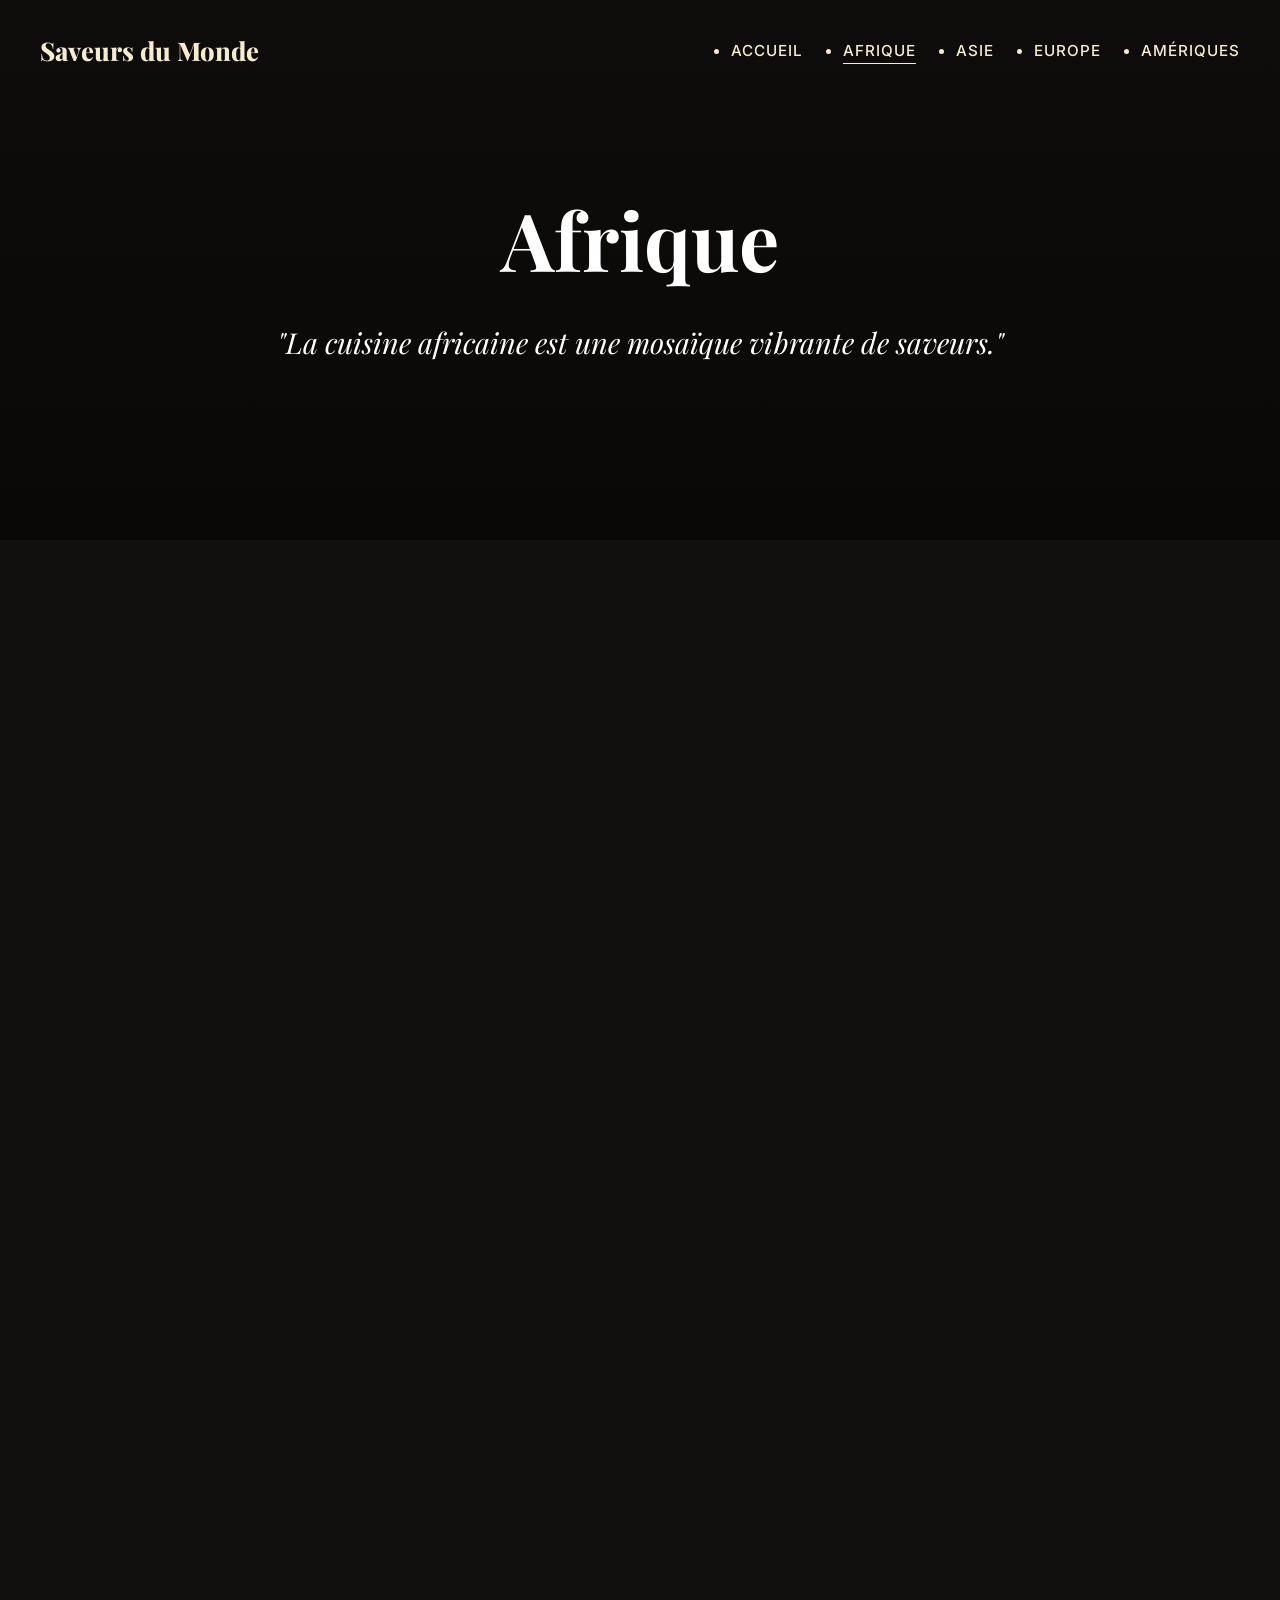
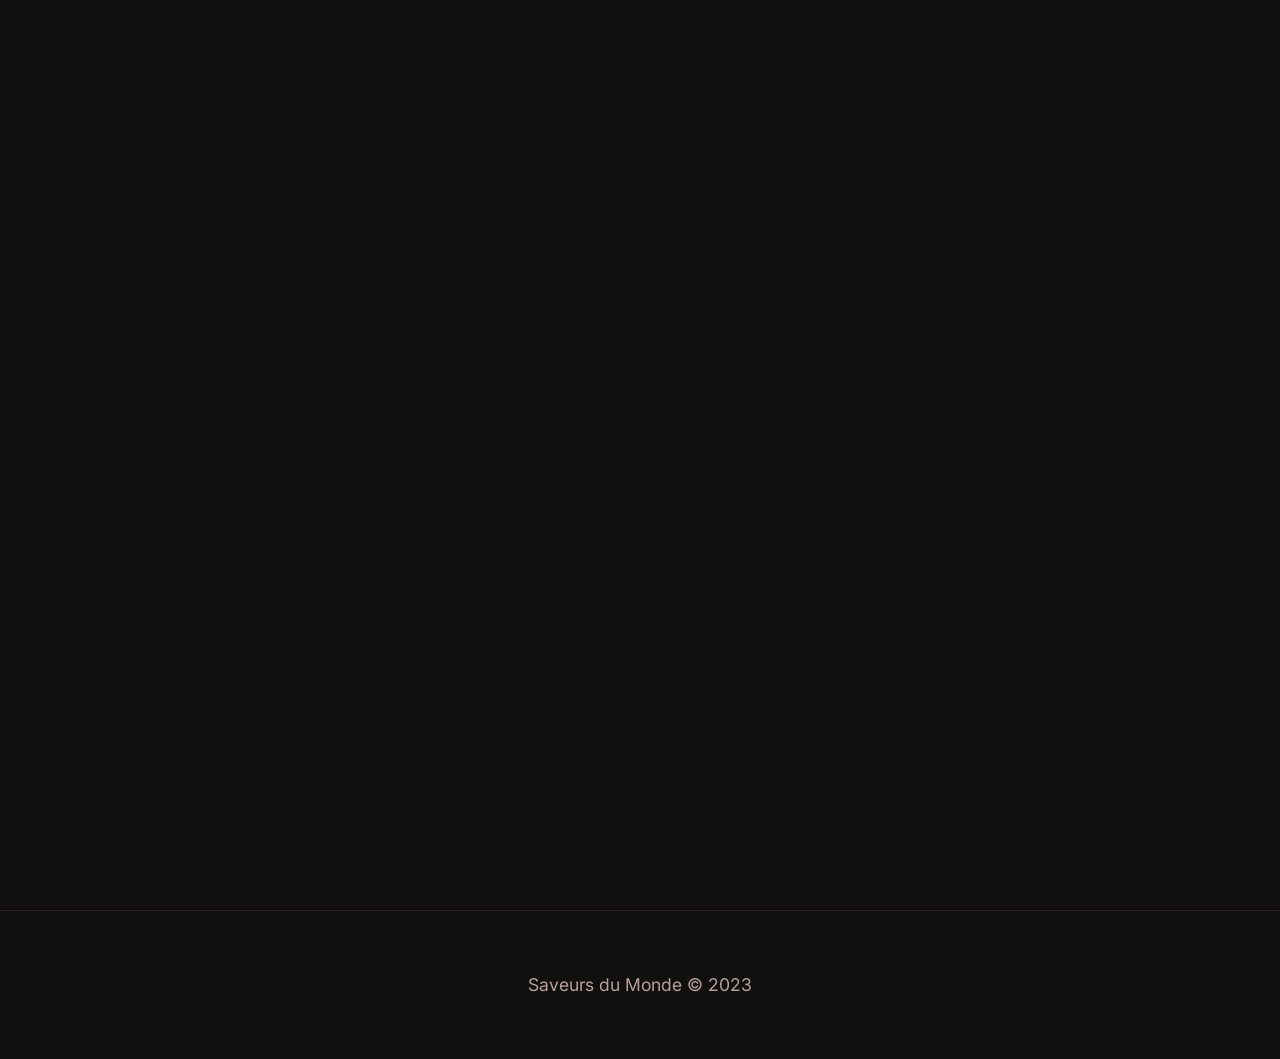
==== afrique.html @ 5371aee7 "feat: implémenter le site complet Saveurs du Monde avec GSAP et 3D Flip Cards - Création des 5 pages" ====
<!DOCTYPE html>
<html lang="fr">
<head>
    <meta charset="UTF-8">
    <meta name="viewport" content="width=device-width, initial-scale=1.0">
    <title>Afrique | Saveurs du Monde</title>
    <link rel="stylesheet" href="css/style.css">
    <link rel="stylesheet" href="https://cdnjs.cloudflare.com/ajax/libs/font-awesome/6.4.0/css/all.min.css">
</head>
<body class="page-afrique">

    <header>
        <div class="container nav-container">
            <a href="index.html" class="logo">Saveurs du Monde</a>
            <nav><div class="menu-toggle" id="mobile-menu"><span></span><span></span><span></span></div>
                <ul class="nav-menu">
                    <li><a href="index.html" class="nav-link">Accueil</a></li>
                    <li><a href="afrique.html" class="nav-link active">Afrique</a></li>
                    <li><a href="asie.html" class="nav-link">Asie</a></li>
                    <li><a href="europe.html" class="nav-link">Europe</a></li>
                    <li><a href="amerique.html" class="nav-link">Amériques</a></li>
                </ul>
            </nav>
        </div>
    </header>

    <main>
        <section class="continent-hero" style="background-image: url('https://images.unsplash.com/photo-1547517023-7ca0c162f816?q=80&w=2070&auto=format&fit=crop');">
            <div class="container">
                <h1>Afrique</h1>
                <blockquote>"La cuisine africaine est une mosaïque vibrante de saveurs."</blockquote>
            </div>
        </section>

        <section class="recipes">
            <div class="container">
                <div class="recipe-grid">

                    <!-- Recipe 1 -->
                    <article class="recipe-card">
                        <div class="recipe-card-inner">
                            <div class="recipe-card-front">
                                <div class="recipe-img-container">
                                    <img src="https://placehold.co/600x400.jpg?text=Tagine+Morocco" alt="Tagine d'Agneau">
                                </div>
                                <div class="recipe-info">
                                    <div class="recipe-meta">Maroc • Moyen • 2h</div>
                                    <h3>Tagine d'Agneau</h3>
                                    <span class="recipe-origin">Classique aux saveurs sucrées-salées.</span>
                                    <div class="flip-hint"><i class="fa-solid fa-rotate"></i> Cliquez pour voir la recette</div>
                                </div>
                            </div>
                            <div class="recipe-card-back">
                                <h4>Ingrédients</h4>
                                <ul>
                                    <li>1kg d'agneau</li>
                                    <li>250g pruneaux</li>
                                    <li>2 oignons, 3 gousses d'ail</li>
                                    <li>Cannelle, Gingembre, Curcuma</li>
                                    <li>Miel, amandes effilées</li>
                                </ul>
                                <h4>Étapes</h4>
                                <ol>
                                    <li>Dorer l'agneau dans l'huile.</li>
                                    <li>Ajouter oignons et épices.</li>
                                    <li>Mijoter 1h30 avec bouillon.</li>
                                    <li>Ajouter pruneaux et miel (30min).</li>
                                    <li>Servir avec amandes grillées.</li>
                                </ol>
                                <button class="btn-flip-back">Retourner</button>
                            </div>
                        </div>
                    </article>

                    <!-- Recipe 2 -->
                    <article class="recipe-card">
                        <div class="recipe-card-inner">
                            <div class="recipe-card-front">
                                <div class="recipe-img-container">
                                    <img src="https://placehold.co/600x400.jpg?text=Doro+Wat+Ethiopia" alt="Doro Wat">
                                </div>
                                <div class="recipe-info">
                                    <div class="recipe-meta">Éthiopie • Difficile • 1h30</div>
                                    <h3>Doro Wat</h3>
                                    <span class="recipe-origin">Ragoût de poulet épicé.</span>
                                    <div class="flip-hint"><i class="fa-solid fa-rotate"></i> Cliquez pour voir la recette</div>
                                </div>
                            </div>
                            <div class="recipe-card-back">
                                <h4>Ingrédients</h4>
                                <ul>
                                    <li>1kg poulet</li>
                                    <li>Beurre niter kibbeh</li>
                                    <li>Oignons hachés, Berbère</li>
                                    <li>Tomates concassées</li>
                                    <li>4 œufs durs</li>
                                </ul>
                                <h4>Étapes</h4>
                                <ol>
                                    <li>Réduire oignons sans huile.</li>
                                    <li>Ajouter beurre et berbère.</li>
                                    <li>Cuire poulet dans sauce tomate.</li>
                                    <li>Ajouter œufs durs à la fin.</li>
                                </ol>
                                <button class="btn-flip-back">Retourner</button>
                            </div>
                        </div>
                    </article>

                    <!-- Recipe 3 -->
                    <article class="recipe-card">
                        <div class="recipe-card-inner">
                            <div class="recipe-card-front">
                                <div class="recipe-img-container">
                                    <img src="https://placehold.co/600x400.jpg?text=Jollof+Rice+Nigeria" alt="Jollof Rice">
                                </div>
                                <div class="recipe-info">
                                    <div class="recipe-meta">Nigeria • Moyen • 1h</div>
                                    <h3>Jollof Rice</h3>
                                    <span class="recipe-origin">Riz épicé à la tomate.</span>
                                    <div class="flip-hint"><i class="fa-solid fa-rotate"></i> Cliquez pour voir la recette</div>
                                </div>
                            </div>
                            <div class="recipe-card-back">
                                <h4>Ingrédients</h4>
                                <ul>
                                    <li>Riz long grain</li>
                                    <li>Tomates, poivrons, oignons</li>
                                    <li>Thym, Curry, Laurier</li>
                                    <li>Bouillon poulet</li>
                                </ul>
                                <h4>Étapes</h4>
                                <ol>
                                    <li>Mixer légumes et frire 15min.</li>
                                    <li>Ajouter épices et bouillon.</li>
                                    <li>Cuire le riz dans la sauce.</li>
                                    <li>Laisser reposer avant service.</li>
                                </ol>
                                <button class="btn-flip-back">Retourner</button>
                            </div>
                        </div>
                    </article>

                    <!-- Recipe 4 -->
                    <article class="recipe-card">
                        <div class="recipe-card-inner">
                            <div class="recipe-card-front">
                                <div class="recipe-img-container">
                                    <img src="https://placehold.co/600x400.jpg?text=South+African+Bobotie" alt="Bobotie">
                                </div>
                                <div class="recipe-info">
                                    <div class="recipe-meta">Af. du Sud • Moyen • 1h</div>
                                    <h3>Bobotie</h3>
                                    <span class="recipe-origin">Viande hachée épicée gratinée.</span>
                                    <div class="flip-hint"><i class="fa-solid fa-rotate"></i> Cliquez pour voir la recette</div>
                                </div>
                            </div>
                            <div class="recipe-card-back">
                                <h4>Ingrédients</h4>
                                <ul>
                                    <li>750g bœuf haché</li>
                                    <li>Curry, confiture abricot</li>
                                    <li>Raisins secs, pain au lait</li>
                                    <li>Œufs et lait (crème)</li>
                                </ul>
                                <h4>Étapes</h4>
                                <ol>
                                    <li>Sauter bœuf et oignons.</li>
                                    <li>Ajouter curry, raisins, pain.</li>
                                    <li>Verser mélange œufs/lait dessus.</li>
                                    <li>Cuire au four 45min à 180°C.</li>
                                </ol>
                                <button class="btn-flip-back">Retourner</button>
                            </div>
                        </div>
                    </article>

                    <!-- Recipe 5 -->
                    <article class="recipe-card">
                        <div class="recipe-card-inner">
                            <div class="recipe-card-front">
                                <div class="recipe-img-container">
                                    <img src="https://placehold.co/600x400.jpg?text=Senegal+Chicken+Yassa" alt="Yassa Poulet">
                                </div>
                                <div class="recipe-info">
                                    <div class="recipe-meta">Sénégal • Moyen • 1h</div>
                                    <h3>Yassa Poulet</h3>
                                    <span class="recipe-origin">Poulet mariné au citron/oignons.</span>
                                    <div class="flip-hint"><i class="fa-solid fa-rotate"></i> Cliquez pour voir la recette</div>
                                </div>
                            </div>
                            <div class="recipe-card-back">
                                <h4>Ingrédients</h4>
                                <ul>
                                    <li>1 poulet découpé</li>
                                    <li>4 gros oignons</li>
                                    <li>Citron, Moutarde, Ail</li>
                                    <li>Olives vertes</li>
                                </ul>
                                <h4>Étapes</h4>
                                <ol>
                                    <li>Mariner poulet 4h (citron/oignon).</li>
                                    <li>Griller le poulet séparément.</li>
                                    <li>Cuire sauce oignons 20min.</li>
                                    <li>Finir cuisson poulet dans sauce.</li>
                                </ol>
                                <button class="btn-flip-back">Retourner</button>
                            </div>
                        </div>
                    </article>

                    <!-- Recipe 6 -->
                    <article class="recipe-card">
                        <div class="recipe-card-inner">
                            <div class="recipe-card-front">
                                <div class="recipe-img-container">
                                    <img src="https://placehold.co/600x400.jpg?text=Algeria+Couscous" alt="Couscous">
                                </div>
                                <div class="recipe-info">
                                    <div class="recipe-meta">Algérie • Difficile • 2h</div>
                                    <h3>Couscous Royal</h3>
                                    <span class="recipe-origin">Générosité de viandes/légumes.</span>
                                    <div class="flip-hint"><i class="fa-solid fa-rotate"></i> Cliquez pour voir la recette</div>
                                </div>
                            </div>
                            <div class="recipe-card-back">
                                <h4>Ingrédients</h4>
                                <ul>
                                    <li>Semoule, Agneau, Merguez</li>
                                    <li>Carottes, Navets, Courgettes</li>
                                    <li>Pois chiches</li>
                                    <li>Ras el hanout</li>
                                </ul>
                                <h4>Étapes</h4>
                                <ol>
                                    <li>Cuire agneau et légumes en bouillon.</li>
                                    <li>Préparer semoule vapeur (3 fois).</li>
                                    <li>Griller merguez à part.</li>
                                    <li>Dresser et arroser de bouillon.</li>
                                </ol>
                                <button class="btn-flip-back">Retourner</button>
                            </div>
                        </div>
                    </article>

                </div>
            </div>
        </section>
    </main>

    <footer>
        <div class="container">
            <p>Saveurs du Monde &copy; 2023</p>
        </div>
    </footer>

    <script src="https://cdnjs.cloudflare.com/ajax/libs/gsap/3.12.2/gsap.min.js"></script>
    <script src="https://cdnjs.cloudflare.com/ajax/libs/gsap/3.12.2/ScrollTrigger.min.js"></script>
    <script src="js/script.js"></script>
</body>
</html>
---- css/style.css ----
/* Importation des polices Google Fonts */
@import url('https://fonts.googleapis.com/css2?family=Playfair+Display:ital,wght@0,400..900;1,400..900&family=Inter:wght@100..900&display=swap');

/* Variables CSS pour le nouveau design system - Thème Sombre & Chaleureux */
:root {
    --bg-primary: #12100E; /* Charbon épicé */
    --bg-secondary: #1C1917; /* Relief des cartes */
    --text-primary: #F4EBD0; /* Ivoire */
    --text-secondary: #B6A19E; /* Ocre atténué */
    --white: #FFFFFF;

    /* Accents par continent (Tons terreux et épicés) */
    --accent-afrique: #E07A5F; /* Terracotta */
    --accent-asie: #F2CC8F;    /* Safran */
    --accent-europe: #81B29A;   /* Sauge */
    --accent-ameriques: #F4A261; /* Ocre profond */

    --font-title: 'Playfair Display', serif;
    --font-body: 'Inter', sans-serif;

    --transition-base: 0.4s cubic-bezier(0.4, 0, 0.2, 1);
    --shadow-soft: 0 10px 30px rgba(0, 0, 0, 0.5);
    --shadow-hover: 0 20px 50px rgba(0, 0, 0, 0.7);
}

/* Reset de base */
* {
    margin: 0;
    padding: 0;
    box-sizing: border-box;
}

html {
    scroll-behavior: smooth;
    overflow-x: hidden;
}

body {
    font-family: var(--font-body);
    background-color: var(--bg-primary);
    color: var(--text-primary);
    line-height: 1.6;
    -webkit-font-smoothing: antialiased;
}

/* Typographie */
h1, h2, h3, h4 {
    font-family: var(--font-title);
    font-weight: 700;
}

p {
    font-size: 1.1rem;
    color: var(--text-secondary);
}

a {
    text-decoration: none;
    color: inherit;
    transition: var(--transition-base);
}

/* Whitespace généreux */
section {
    padding: 120px 0;
}

.container {
    max-width: 1300px;
    margin: 0 auto;
    padding: 0 40px;
}

/* --- Loading Screen --- */
#loading-screen {
    position: fixed;
    top: 0;
    left: 0;
    width: 100%;
    height: 100%;
    background-color: var(--bg-primary);
    display: flex;
    justify-content: center;
    align-items: center;
    z-index: 10000;
    transition: opacity 0.5s ease-out;
}

.loader-logo {
    font-family: var(--font-title);
    font-size: 2.5rem;
    font-weight: 800;
    animation: pulse 1.5s infinite ease-in-out;
}

@keyframes pulse {
    0%, 100% { opacity: 0.4; transform: scale(0.95); }
    50% { opacity: 1; transform: scale(1); }
}

/* --- Header & Navigation --- */
header {
    position: fixed;
    top: 0;
    left: 0;
    width: 100%;
    padding: 30px 0;
    z-index: 1000;
    transition: var(--transition-base);
}

header.scrolled {
    padding: 15px 0;
    background-color: rgba(18, 16, 14, 0.85);
    backdrop-filter: blur(15px);
    border-bottom: 1px solid rgba(244, 235, 208, 0.1);
}

.nav-container {
    display: flex;
    justify-content: space-between;
    align-items: center;
}

.logo {
    font-family: var(--font-title);
    font-size: 1.6rem;
    font-weight: 800;
}

.nav-menu {
    display: flex;
    gap: 40px;
}

/* Mobile Menu Toggle */
.menu-toggle {
    display: none;
    flex-direction: column;
    gap: 6px;
    cursor: pointer;
    z-index: 1100;
}

.menu-toggle span {
    display: block;
    width: 28px;
    height: 2px;
    background-color: var(--text-primary);
    transition: var(--transition-base);
}

@media (max-width: 768px) {
    .menu-toggle {
        display: flex;
    }

    .nav-menu {
        position: fixed;
        top: 0;
        right: -100%;
        width: 80%;
        height: 100vh;
        background: var(--bg-primary);
        flex-direction: column;
        justify-content: center;
        align-items: center;
        gap: 32px;
        transition: 0.5s cubic-bezier(0.4, 0, 0.2, 1);
        box-shadow: -10px 0 30px rgba(0,0,0,0.05);
    }

    .nav-menu.active {
        right: 0;
    }

    .nav-link {
        font-size: 1.2rem;
    }
}

.nav-link {
    font-weight: 500;
    font-size: 0.95rem;
    text-transform: uppercase;
    letter-spacing: 1px;
    position: relative;
}

.nav-link::after {
    content: '';
    position: absolute;
    width: 0;
    height: 1px;
    bottom: -4px;
    left: 0;
    background-color: var(--text-primary);
    transition: var(--transition-base);
}

.nav-link:hover::after, .nav-link.active::after {
    width: 100%;
}

/* --- Hero Section --- */
.hero {
    height: 100vh;
    display: flex;
    flex-direction: column;
    justify-content: center;
    align-items: center;
    text-align: center;
    position: relative;
    overflow: hidden;
    padding: 0;
    background-color: var(--bg-primary);
}

.hero-bg {
    position: absolute;
    top: 0;
    left: 0;
    width: 100%;
    height: 100%;
    object-fit: cover;
    opacity: 0.15;
    z-index: 0;
}

.hero-content {
    position: relative;
    z-index: 1;
}

.hero h1 {
    font-size: clamp(3.5rem, 10vw, 8rem);
    line-height: 1.1;
    margin-bottom: 24px;
    overflow: hidden;
}

.hero h1 span {
    display: inline-block;
}

.hero p {
    font-size: 1.5rem;
    max-width: 600px;
    margin: 0 auto 48px;
    opacity: 0;
    transform: translateY(20px);
}

.btn {
    display: inline-block;
    padding: 18px 48px;
    background-color: var(--text-primary);
    color: var(--bg-primary);
    font-weight: 700;
    border-radius: 100px;
    transition: var(--transition-base);
    opacity: 0;
    transform: translateY(20px);
}

.btn:hover {
    transform: scale(1.05);
    background-color: var(--white);
    box-shadow: 0 0 20px rgba(244, 235, 208, 0.3);
}

/* --- Continent Grid (Home) --- */
.continent-grid {
    display: grid;
    grid-template-columns: 1fr;
    gap: 48px;
}

@media (min-width: 1024px) {
    .continent-grid {
        grid-template-columns: repeat(2, 1fr);
    }
}

.continent-card {
    background: var(--bg-secondary);
    border-radius: 24px;
    padding: 48px;
    box-shadow: var(--shadow-soft);
    display: flex;
    flex-direction: column;
    gap: 24px;
    transition: var(--transition-base);
    opacity: 0;
    transform: translateY(40px);
    border: 1px solid rgba(244, 235, 208, 0.05);
}

.continent-card:hover {
    transform: translateY(-12px);
    box-shadow: var(--shadow-hover);
}

.continent-icon {
    font-size: 3rem;
}

.continent-card h3 {
    font-size: 2.2rem;
}

.continent-card .bio {
    flex-grow: 1;
}

.continent-link {
    font-weight: 700;
    display: flex;
    align-items: center;
    gap: 12px;
}

.continent-link i {
    transition: var(--transition-base);
}

.continent-card:hover .continent-link i {
    transform: translateX(8px);
}

/* --- Continent Pages Styles --- */
.continent-hero {
    height: 60vh;
    display: flex;
    align-items: center;
    background-size: cover;
    background-position: center;
    position: relative;
    color: var(--white);
    text-align: center;
    padding: 0;
}

.continent-hero::before {
    content: '';
    position: absolute;
    top: 0; left: 0; width: 100%; height: 100%;
    background: linear-gradient(rgba(0,0,0,0.2), rgba(0,0,0,0.5));
}

.continent-hero .container {
    position: relative;
    z-index: 1;
}

.continent-hero h1 {
    font-size: 5rem;
    margin-bottom: 16px;
}

.continent-hero blockquote {
    font-family: var(--font-title);
    font-style: italic;
    font-size: 1.8rem;
    max-width: 800px;
    margin: 0 auto;
}

/* Recipe Grid & Flip Cards */
.recipe-grid {
    display: grid;
    grid-template-columns: repeat(auto-fill, minmax(380px, 1fr));
    gap: 40px;
}

.recipe-card {
    height: 550px;
    perspective: 1500px;
    opacity: 0;
    transform: translateY(40px);
}

.recipe-card-inner {
    position: relative;
    width: 100%;
    height: 100%;
    text-align: left;
    transition: transform 0.8s cubic-bezier(0.4, 0, 0.2, 1);
    transform-style: preserve-3d;
    cursor: pointer;
}

.recipe-card.flipped .recipe-card-inner {
    transform: rotateY(180deg);
}

.recipe-card-front, .recipe-card-back {
    position: absolute;
    width: 100%;
    height: 100%;
    -webkit-backface-visibility: hidden;
    backface-visibility: hidden;
    border-radius: 24px;
    overflow: hidden;
    background: var(--bg-secondary);
    box-shadow: var(--shadow-soft);
    border: 1px solid rgba(244, 235, 208, 0.1);
}

.recipe-card-back {
    transform: rotateY(180deg);
    padding: 40px;
    display: flex;
    flex-direction: column;
    overflow-y: auto;
    background: #1C1917;
}

/* Scrollbar personnalisée pour le verso */
.recipe-card-back::-webkit-scrollbar {
    width: 6px;
}
.recipe-card-back::-webkit-scrollbar-track {
    background: transparent;
}
.recipe-card-back::-webkit-scrollbar-thumb {
    background: rgba(244, 235, 208, 0.2);
    border-radius: 10px;
}

.recipe-img-container {
    height: 320px;
    overflow: hidden;
}

.recipe-img-container img {
    width: 100%;
    height: 100%;
    object-fit: cover;
}

.recipe-info {
    padding: 32px;
}

.recipe-meta {
    display: flex;
    gap: 16px;
    margin-bottom: 12px;
    font-size: 0.85rem;
    font-weight: 600;
    text-transform: uppercase;
    letter-spacing: 1px;
}

.recipe-card h3 {
    font-size: 1.8rem;
    margin-bottom: 8px;
}

.recipe-origin {
    color: var(--text-secondary);
    font-weight: 500;
    margin-bottom: 24px;
    display: block;
}

.flip-hint {
    font-size: 0.8rem;
    color: var(--text-secondary);
    display: flex;
    align-items: center;
    gap: 8px;
    margin-top: auto;
}

/* Recette Verso */
.recipe-card-back h4 {
    margin-top: 24px;
    margin-bottom: 16px;
    font-size: 1.4rem;
    border-bottom: 1px solid rgba(0,0,0,0.05);
    padding-bottom: 8px;
}

.recipe-card-back h4:first-of-type {
    margin-top: 0;
}

.recipe-card-back ul, .recipe-card-back ol {
    padding-left: 20px;
}

.recipe-card-back li {
    margin-bottom: 8px;
    font-size: 1rem;
}

.btn-flip-back {
    background: none;
    border: 1px solid var(--text-primary);
    color: var(--text-primary);
    padding: 8px 16px;
    border-radius: 100px;
    font-size: 0.8rem;
    font-weight: 600;
    cursor: pointer;
    align-self: flex-start;
    margin-top: 20px;
    transition: var(--transition-base);
}

/* --- Footer --- */
footer {
    padding: 60px 0;
    border-top: 1px solid rgba(244, 235, 208, 0.1);
    text-align: center;
}

.footer-socials {
    display: flex;
    justify-content: center;
    gap: 24px;
    margin-bottom: 24px;
}

.footer-socials a {
    font-size: 1.2rem;
    opacity: 0.5;
}

.footer-socials a:hover {
    opacity: 1;
}

.copyright {
    font-size: 0.9rem;
    color: var(--text-secondary);
}

/* --- Accent Colors Classes --- */
.page-afrique .recipe-meta, .page-afrique h4 { color: var(--accent-afrique); }
.page-afrique .btn-flip-back:hover { background: var(--accent-afrique); color: white; border-color: var(--accent-afrique); }

.page-asie .recipe-meta, .page-asie h4 { color: var(--accent-asie); }
.page-asie .btn-flip-back:hover { background: var(--accent-asie); color: white; border-color: var(--accent-asie); }

.page-europe .recipe-meta, .page-europe h4 { color: var(--accent-europe); }
.page-europe .btn-flip-back:hover { background: var(--accent-europe); color: white; border-color: var(--accent-europe); }

.page-ameriques .recipe-meta, .page-ameriques h4 { color: var(--accent-ameriques); }
.page-ameriques .btn-flip-back:hover { background: var(--accent-ameriques); color: white; border-color: var(--accent-ameriques); }

/* GSAP Specific */
.line-child {
    display: inline-block;
}
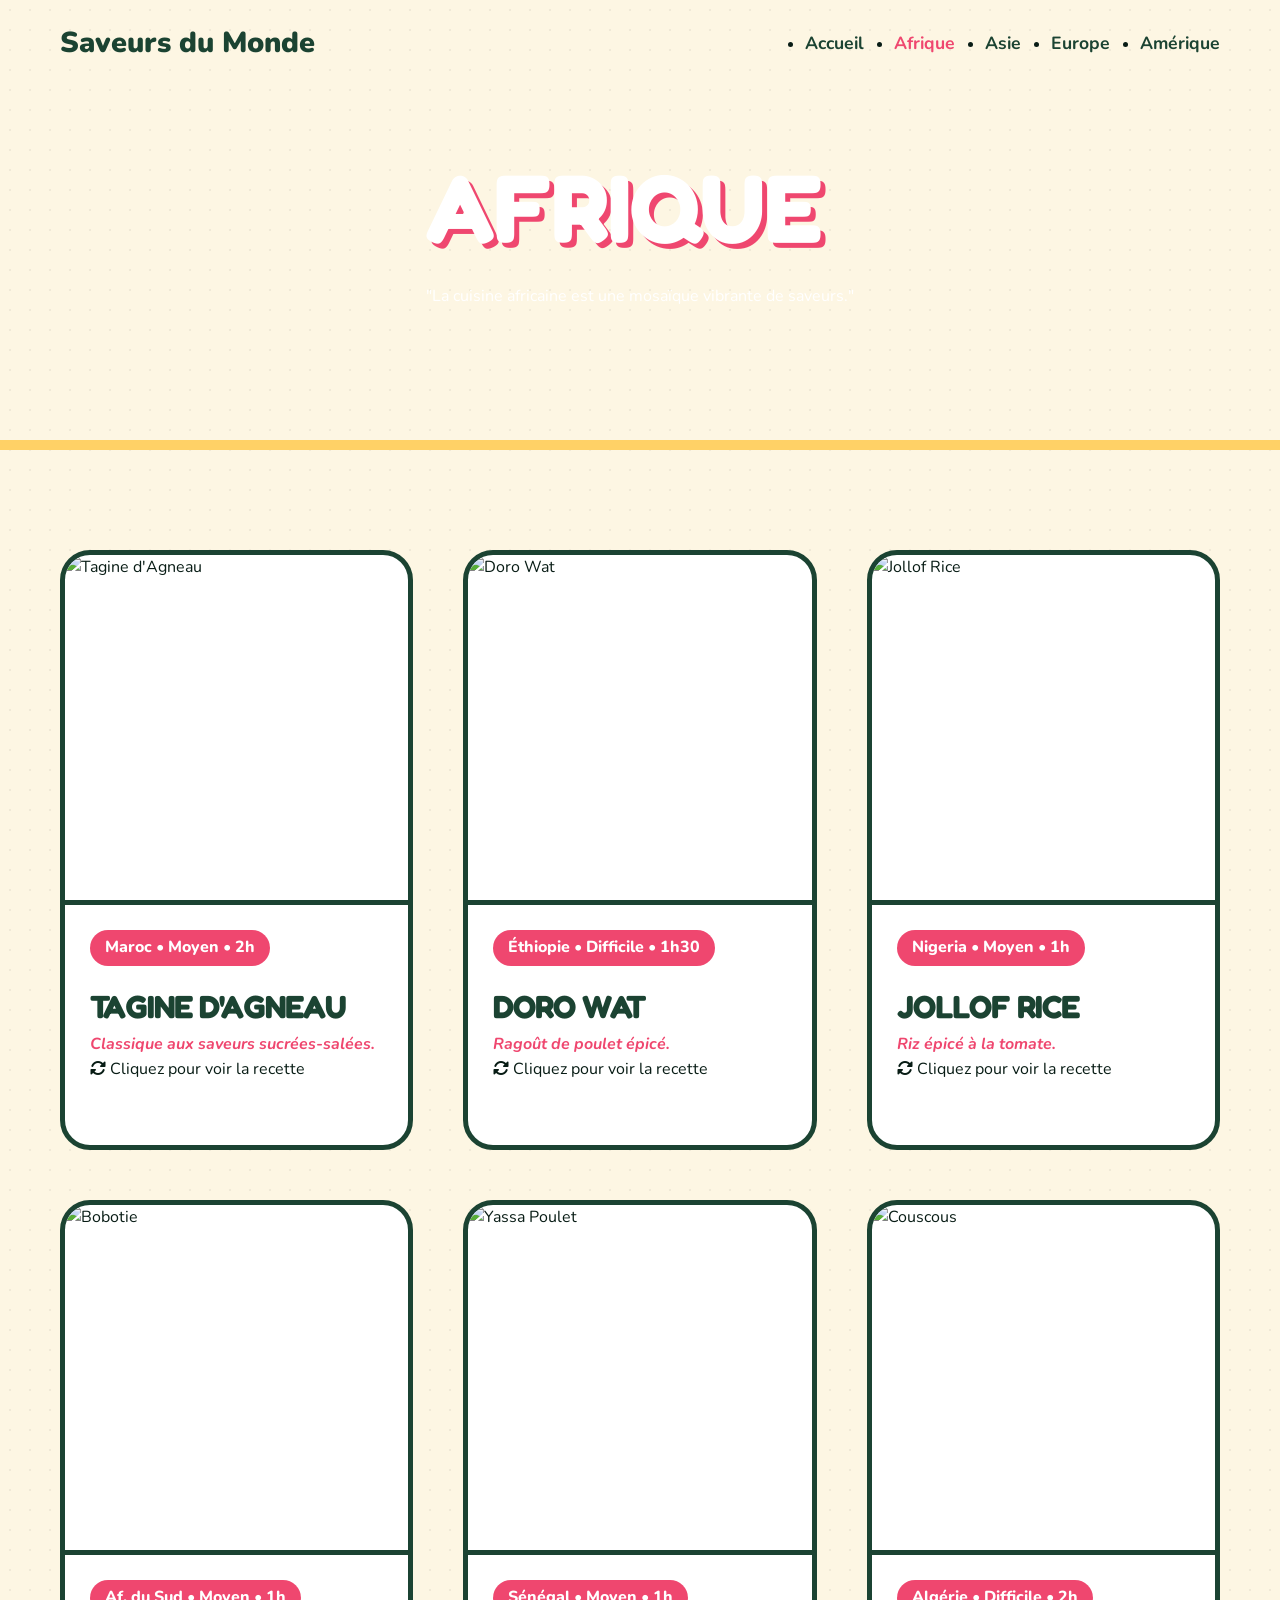
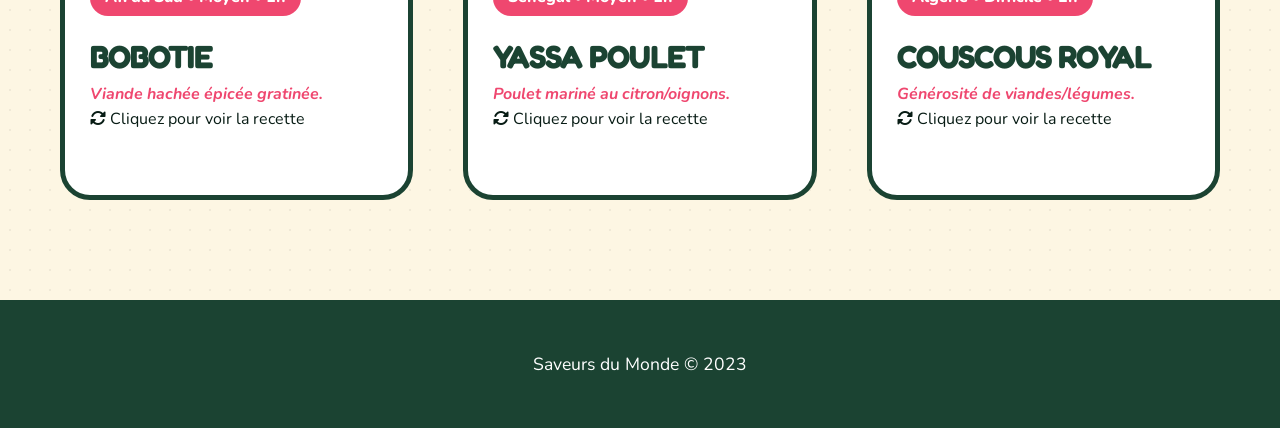
==== commit a39db66e: "feat: create 5-page 'Saveurs du Monde' website with Street Food aesthetic - Implemented index.html w" ====
--- a/afrique.html
+++ b/afrique.html
@@ -18,7 +18,7 @@
                     <li><a href="afrique.html" class="nav-link active">Afrique</a></li>
                     <li><a href="asie.html" class="nav-link">Asie</a></li>
                     <li><a href="europe.html" class="nav-link">Europe</a></li>
-                    <li><a href="amerique.html" class="nav-link">Amériques</a></li>
+                    <li><a href="amerique.html" class="nav-link">Amérique</a></li>
                 </ul>
             </nav>
         </div>
--- a/css/style.css
+++ b/css/style.css
@@ -1,26 +1,22 @@
-/* Importation des polices Google Fonts */
-@import url('https://fonts.googleapis.com/css2?family=Playfair+Display:ital,wght@0,400..900;1,400..900&family=Inter:wght@100..900&display=swap');
-
-/* Variables CSS pour le nouveau design system - Thème Sombre & Chaleureux */
+/* Importation des polices Google Fonts - Style Street Food */
+@import url('https://fonts.googleapis.com/css2?family=Fredoka:wght@400;700&family=Nunito:wght@400;700;900&display=swap');
+
+/* Variables CSS - Thème "Street Food" (Inspiré par aaa.jpeg) */
 :root {
-    --bg-primary: #12100E; /* Charbon épicé */
-    --bg-secondary: #1C1917; /* Relief des cartes */
-    --text-primary: #F4EBD0; /* Ivoire */
-    --text-secondary: #B6A19E; /* Ocre atténué */
+    --bg-main: #FDF6E3;      /* Crème / Beige clair */
+    --bg-accent: #1B4332;    /* Vert forêt profond */
+    --primary: #EF476F;      /* Rouge Corail / Piment */
+    --secondary: #FFD166;    /* Jaune Moutarde / Safran */
+    --text-dark: #081C15;    /* Vert très sombre pour le texte */
+    --text-light: #FDF6E3;   /* Crème pour texte sur fond sombre */
     --white: #FFFFFF;
 
-    /* Accents par continent (Tons terreux et épicés) */
-    --accent-afrique: #E07A5F; /* Terracotta */
-    --accent-asie: #F2CC8F;    /* Safran */
-    --accent-europe: #81B29A;   /* Sauge */
-    --accent-ameriques: #F4A261; /* Ocre profond */
-
-    --font-title: 'Playfair Display', serif;
-    --font-body: 'Inter', sans-serif;
-
-    --transition-base: 0.4s cubic-bezier(0.4, 0, 0.2, 1);
-    --shadow-soft: 0 10px 30px rgba(0, 0, 0, 0.5);
-    --shadow-hover: 0 20px 50px rgba(0, 0, 0, 0.7);
+    --font-title: 'Fredoka', sans-serif;
+    --font-body: 'Nunito', sans-serif;
+
+    --transition-base: 0.3s cubic-bezier(0.175, 0.885, 0.32, 1.275);
+    --shadow-pop: 8px 8px 0px rgba(0,0,0,0.1);
+    --border-radius: 30px;
 }
 
 /* Reset de base */
@@ -37,21 +33,24 @@
 
 body {
     font-family: var(--font-body);
-    background-color: var(--bg-primary);
-    color: var(--text-primary);
+    background-color: var(--bg-main);
+    color: var(--text-dark);
     line-height: 1.6;
-    -webkit-font-smoothing: antialiased;
+    background-image: radial-gradient(rgba(0,0,0,0.05) 1px, transparent 1px);
+    background-size: 20px 20px; /* Motif de petits points (halftone) */
 }
 
 /* Typographie */
 h1, h2, h3, h4 {
     font-family: var(--font-title);
     font-weight: 700;
+    text-transform: uppercase;
+    letter-spacing: -1px;
 }
 
 p {
     font-size: 1.1rem;
-    color: var(--text-secondary);
+    font-weight: 400;
 }
 
 a {
@@ -60,15 +59,19 @@
     transition: var(--transition-base);
 }
 
-/* Whitespace généreux */
+/* Whitespace */
 section {
-    padding: 120px 0;
+    padding: 100px 0;
+    position: relative;
+    overflow: hidden;
 }
 
 .container {
-    max-width: 1300px;
+    max-width: 1200px;
     margin: 0 auto;
-    padding: 0 40px;
+    padding: 0 20px;
+    position: relative;
+    z-index: 2;
 }
 
 /* --- Loading Screen --- */
@@ -78,24 +81,23 @@
     left: 0;
     width: 100%;
     height: 100%;
-    background-color: var(--bg-primary);
+    background-color: var(--bg-accent);
+    color: var(--white);
     display: flex;
     justify-content: center;
     align-items: center;
     z-index: 10000;
-    transition: opacity 0.5s ease-out;
 }
 
 .loader-logo {
     font-family: var(--font-title);
-    font-size: 2.5rem;
-    font-weight: 800;
-    animation: pulse 1.5s infinite ease-in-out;
-}
-
-@keyframes pulse {
-    0%, 100% { opacity: 0.4; transform: scale(0.95); }
-    50% { opacity: 1; transform: scale(1); }
+    font-size: 3rem;
+    animation: bounce 1s infinite alternate;
+}
+
+@keyframes bounce {
+    from { transform: translateY(0); }
+    to { transform: translateY(-20px); }
 }
 
 /* --- Header & Navigation --- */
@@ -104,16 +106,15 @@
     top: 0;
     left: 0;
     width: 100%;
-    padding: 30px 0;
+    padding: 20px 0;
     z-index: 1000;
     transition: var(--transition-base);
 }
 
 header.scrolled {
-    padding: 15px 0;
-    background-color: rgba(18, 16, 14, 0.85);
-    backdrop-filter: blur(15px);
-    border-bottom: 1px solid rgba(244, 235, 208, 0.1);
+    background: var(--white);
+    padding: 10px 0;
+    box-shadow: 0 10px 30px rgba(0,0,0,0.05);
 }
 
 .nav-container {
@@ -123,435 +124,270 @@
 }
 
 .logo {
-    font-family: var(--font-title);
-    font-size: 1.6rem;
-    font-weight: 800;
+    font-size: 1.8rem;
+    color: var(--bg-accent);
+    font-weight: 900;
 }
 
 .nav-menu {
     display: flex;
-    gap: 40px;
-}
-
-/* Mobile Menu Toggle */
+    gap: 30px;
+}
+
+/* Hamburger pour mobile */
 .menu-toggle {
     display: none;
     flex-direction: column;
-    gap: 6px;
+    gap: 5px;
     cursor: pointer;
-    z-index: 1100;
 }
 
 .menu-toggle span {
     display: block;
-    width: 28px;
-    height: 2px;
-    background-color: var(--text-primary);
-    transition: var(--transition-base);
+    width: 25px;
+    height: 3px;
+    background-color: var(--bg-accent);
+    border-radius: 3px;
 }
 
 @media (max-width: 768px) {
-    .menu-toggle {
-        display: flex;
-    }
-
+    .menu-toggle { display: flex; }
     .nav-menu {
         position: fixed;
-        top: 0;
-        right: -100%;
-        width: 80%;
-        height: 100vh;
-        background: var(--bg-primary);
+        top: 0; right: -100%;
+        width: 100%; height: 100vh;
+        background: var(--bg-accent);
         flex-direction: column;
         justify-content: center;
         align-items: center;
-        gap: 32px;
-        transition: 0.5s cubic-bezier(0.4, 0, 0.2, 1);
-        box-shadow: -10px 0 30px rgba(0,0,0,0.05);
+        transition: 0.4s;
     }
-
-    .nav-menu.active {
-        right: 0;
-    }
-
-    .nav-link {
-        font-size: 1.2rem;
-    }
+    .nav-menu.active { right: 0; }
+    .nav-link { color: var(--white) !important; font-size: 2rem; }
 }
 
 .nav-link {
-    font-weight: 500;
-    font-size: 0.95rem;
-    text-transform: uppercase;
-    letter-spacing: 1px;
+    font-weight: 700;
+    font-size: 1.1rem;
+    color: var(--bg-accent);
     position: relative;
 }
 
-.nav-link::after {
-    content: '';
-    position: absolute;
-    width: 0;
-    height: 1px;
-    bottom: -4px;
-    left: 0;
-    background-color: var(--text-primary);
-    transition: var(--transition-base);
-}
-
-.nav-link:hover::after, .nav-link.active::after {
-    width: 100%;
+.nav-link.active, .nav-link:hover {
+    color: var(--primary);
 }
 
 /* --- Hero Section --- */
 .hero {
-    height: 100vh;
-    display: flex;
-    flex-direction: column;
-    justify-content: center;
-    align-items: center;
-    text-align: center;
+    min-height: 90vh;
+    display: flex;
+    align-items: center;
+    background: var(--bg-accent);
+    color: var(--white);
+    clip-path: ellipse(150% 100% at 50% 0%);
+    padding-top: 100px;
+}
+
+.hero-bg {
+    position: absolute;
+    top: 0; left: 0; width: 100%; height: 100%;
+    object-fit: cover;
+    opacity: 0.3;
+    z-index: 0;
+    filter: grayscale(100%);
+}
+
+.hero-content {
+    max-width: 700px;
+    text-align: left;
+}
+
+.hero h1 {
+    font-size: clamp(4rem, 12vw, 8rem);
+    line-height: 0.9;
+    margin-bottom: 20px;
+}
+
+.hero p {
+    font-size: 1.4rem;
+    margin-bottom: 30px;
+    color: var(--secondary);
+}
+
+.btn {
+    display: inline-block;
+    padding: 20px 50px;
+    background-color: var(--primary);
+    color: var(--white);
+    font-weight: 900;
+    border-radius: var(--border-radius);
+    font-size: 1.2rem;
+    box-shadow: 0 10px 0px rgba(0,0,0,0.2);
+}
+
+.btn:hover {
+    transform: translateY(-5px);
+    box-shadow: 0 15px 0px rgba(0,0,0,0.2);
+}
+
+/* --- Continent Cards (Repeated Background Text) --- */
+#continents {
+    background-color: var(--bg-main);
+}
+
+.continent-grid {
+    display: grid;
+    grid-template-columns: repeat(auto-fit, minmax(300px, 1fr));
+    gap: 40px;
+}
+
+.continent-card {
+    background: var(--white);
+    border: 4px solid var(--bg-accent);
+    border-radius: var(--border-radius);
+    padding: 40px;
     position: relative;
     overflow: hidden;
-    padding: 0;
-    background-color: var(--bg-primary);
-}
-
-.hero-bg {
+    transition: var(--transition-base);
+}
+
+/* Effet texte répété en arrière-plan (MENU MENU MENU) */
+.continent-card::before {
+    content: "CONTINENT CONTINENT CONTINENT";
     position: absolute;
-    top: 0;
-    left: 0;
-    width: 100%;
-    height: 100%;
-    object-fit: cover;
-    opacity: 0.15;
+    top: 10px;
+    left: -20px;
+    font-family: var(--font-title);
+    font-weight: 900;
+    font-size: 4rem;
+    color: rgba(27, 67, 50, 0.05);
+    white-space: nowrap;
+    transform: rotate(-10deg);
     z-index: 0;
-}
-
-.hero-content {
-    position: relative;
-    z-index: 1;
-}
-
-.hero h1 {
-    font-size: clamp(3.5rem, 10vw, 8rem);
-    line-height: 1.1;
-    margin-bottom: 24px;
-    overflow: hidden;
-}
-
-.hero h1 span {
-    display: inline-block;
-}
-
-.hero p {
-    font-size: 1.5rem;
-    max-width: 600px;
-    margin: 0 auto 48px;
-    opacity: 0;
-    transform: translateY(20px);
-}
-
-.btn {
-    display: inline-block;
-    padding: 18px 48px;
-    background-color: var(--text-primary);
-    color: var(--bg-primary);
-    font-weight: 700;
-    border-radius: 100px;
-    transition: var(--transition-base);
-    opacity: 0;
-    transform: translateY(20px);
-}
-
-.btn:hover {
-    transform: scale(1.05);
-    background-color: var(--white);
-    box-shadow: 0 0 20px rgba(244, 235, 208, 0.3);
-}
-
-/* --- Continent Grid (Home) --- */
-.continent-grid {
-    display: grid;
-    grid-template-columns: 1fr;
-    gap: 48px;
-}
-
-@media (min-width: 1024px) {
-    .continent-grid {
-        grid-template-columns: repeat(2, 1fr);
-    }
-}
-
-.continent-card {
-    background: var(--bg-secondary);
-    border-radius: 24px;
-    padding: 48px;
-    box-shadow: var(--shadow-soft);
-    display: flex;
-    flex-direction: column;
-    gap: 24px;
-    transition: var(--transition-base);
-    opacity: 0;
-    transform: translateY(40px);
-    border: 1px solid rgba(244, 235, 208, 0.05);
+    pointer-events: none;
 }
 
 .continent-card:hover {
-    transform: translateY(-12px);
-    box-shadow: var(--shadow-hover);
-}
-
-.continent-icon {
-    font-size: 3rem;
-}
-
-.continent-card h3 {
-    font-size: 2.2rem;
-}
-
-.continent-card .bio {
-    flex-grow: 1;
-}
-
+    transform: translate(-10px, -10px);
+    box-shadow: 15px 15px 0px var(--secondary);
+}
+
+.continent-icon { font-size: 4rem; margin-bottom: 20px; position: relative; z-index: 1; }
+.continent-card h3 { font-size: 2.5rem; color: var(--bg-accent); position: relative; z-index: 1; }
+.continent-card .bio { margin: 20px 0; position: relative; z-index: 1; }
 .continent-link {
-    font-weight: 700;
-    display: flex;
-    align-items: center;
-    gap: 12px;
-}
-
-.continent-link i {
-    transition: var(--transition-base);
-}
-
-.continent-card:hover .continent-link i {
-    transform: translateX(8px);
-}
-
-/* --- Continent Pages Styles --- */
+    color: var(--primary);
+    font-weight: 900;
+    font-size: 1.2rem;
+    display: flex;
+    align-items: center;
+    gap: 10px;
+    position: relative; z-index: 1;
+}
+
+/* --- Continent Pages & Flip Cards --- */
 .continent-hero {
-    height: 60vh;
+    height: 50vh;
     display: flex;
     align-items: center;
     background-size: cover;
     background-position: center;
-    position: relative;
-    color: var(--white);
-    text-align: center;
-    padding: 0;
-}
-
-.continent-hero::before {
-    content: '';
-    position: absolute;
-    top: 0; left: 0; width: 100%; height: 100%;
-    background: linear-gradient(rgba(0,0,0,0.2), rgba(0,0,0,0.5));
-}
-
-.continent-hero .container {
-    position: relative;
-    z-index: 1;
-}
-
-.continent-hero h1 {
-    font-size: 5rem;
-    margin-bottom: 16px;
-}
-
-.continent-hero blockquote {
-    font-family: var(--font-title);
-    font-style: italic;
-    font-size: 1.8rem;
-    max-width: 800px;
-    margin: 0 auto;
-}
-
-/* Recipe Grid & Flip Cards */
+    color: var(--white);
+    border-bottom: 10px solid var(--secondary);
+}
+
+.continent-hero h1 { font-size: 6rem; text-shadow: 5px 5px 0px var(--primary); }
+
 .recipe-grid {
     display: grid;
-    grid-template-columns: repeat(auto-fill, minmax(380px, 1fr));
-    gap: 40px;
+    grid-template-columns: repeat(auto-fill, minmax(350px, 1fr));
+    gap: 50px;
 }
 
 .recipe-card {
-    height: 550px;
-    perspective: 1500px;
-    opacity: 0;
-    transform: translateY(40px);
+    height: 600px;
+    perspective: 1000px;
 }
 
 .recipe-card-inner {
-    position: relative;
-    width: 100%;
-    height: 100%;
-    text-align: left;
-    transition: transform 0.8s cubic-bezier(0.4, 0, 0.2, 1);
+    width: 100%; height: 100%;
+    transition: transform 0.6s cubic-bezier(0.4, 0, 0.2, 1);
     transform-style: preserve-3d;
-    cursor: pointer;
-}
-
-.recipe-card.flipped .recipe-card-inner {
-    transform: rotateY(180deg);
-}
+}
+
+.recipe-card.flipped .recipe-card-inner { transform: rotateY(180deg); }
 
 .recipe-card-front, .recipe-card-back {
     position: absolute;
-    width: 100%;
-    height: 100%;
-    -webkit-backface-visibility: hidden;
+    width: 100%; height: 100%;
     backface-visibility: hidden;
-    border-radius: 24px;
+    border: 5px solid var(--bg-accent);
+    border-radius: var(--border-radius);
+    background: var(--white);
     overflow: hidden;
-    background: var(--bg-secondary);
-    box-shadow: var(--shadow-soft);
-    border: 1px solid rgba(244, 235, 208, 0.1);
 }
 
 .recipe-card-back {
     transform: rotateY(180deg);
-    padding: 40px;
+    padding: 30px;
+    background: var(--bg-accent);
+    color: var(--white);
     display: flex;
     flex-direction: column;
-    overflow-y: auto;
-    background: #1C1917;
-}
-
-/* Scrollbar personnalisée pour le verso */
-.recipe-card-back::-webkit-scrollbar {
-    width: 6px;
-}
-.recipe-card-back::-webkit-scrollbar-track {
-    background: transparent;
-}
-.recipe-card-back::-webkit-scrollbar-thumb {
-    background: rgba(244, 235, 208, 0.2);
-    border-radius: 10px;
 }
 
 .recipe-img-container {
-    height: 320px;
-    overflow: hidden;
-}
-
-.recipe-img-container img {
-    width: 100%;
-    height: 100%;
-    object-fit: cover;
-}
-
-.recipe-info {
-    padding: 32px;
-}
+    height: 350px;
+    border-bottom: 5px solid var(--bg-accent);
+}
+
+.recipe-img-container img { width: 100%; height: 100%; object-fit: cover; }
+
+.recipe-info { padding: 25px; }
 
 .recipe-meta {
-    display: flex;
-    gap: 16px;
-    margin-bottom: 12px;
-    font-size: 0.85rem;
-    font-weight: 600;
-    text-transform: uppercase;
-    letter-spacing: 1px;
-}
-
-.recipe-card h3 {
-    font-size: 1.8rem;
-    margin-bottom: 8px;
-}
-
-.recipe-origin {
-    color: var(--text-secondary);
-    font-weight: 500;
-    margin-bottom: 24px;
-    display: block;
-}
-
-.flip-hint {
-    font-size: 0.8rem;
-    color: var(--text-secondary);
-    display: flex;
-    align-items: center;
-    gap: 8px;
-    margin-top: auto;
-}
-
-/* Recette Verso */
-.recipe-card-back h4 {
-    margin-top: 24px;
-    margin-bottom: 16px;
-    font-size: 1.4rem;
-    border-bottom: 1px solid rgba(0,0,0,0.05);
-    padding-bottom: 8px;
-}
-
-.recipe-card-back h4:first-of-type {
-    margin-top: 0;
-}
-
-.recipe-card-back ul, .recipe-card-back ol {
-    padding-left: 20px;
-}
-
-.recipe-card-back li {
-    margin-bottom: 8px;
-    font-size: 1rem;
-}
-
+    background: var(--primary);
+    color: var(--white);
+    padding: 5px 15px;
+    border-radius: 50px;
+    display: inline-block;
+    font-weight: 800;
+    margin-bottom: 15px;
+}
+
+.recipe-card h3 { font-size: 2rem; color: var(--bg-accent); }
+.recipe-origin { font-style: italic; color: var(--primary); font-weight: 700; }
+
+/* Recette Back */
+.recipe-card-back h4 { color: var(--secondary); margin-bottom: 10px; font-size: 1.5rem; }
+.recipe-card-back ul, .recipe-card-back ol { margin-left: 20px; margin-bottom: 20px; }
 .btn-flip-back {
-    background: none;
-    border: 1px solid var(--text-primary);
-    color: var(--text-primary);
-    padding: 8px 16px;
-    border-radius: 100px;
-    font-size: 0.8rem;
-    font-weight: 600;
+    background: var(--primary);
+    color: var(--white);
+    border: none;
+    padding: 10px 20px;
+    border-radius: 50px;
+    font-weight: 800;
     cursor: pointer;
     align-self: flex-start;
-    margin-top: 20px;
-    transition: var(--transition-base);
-}
-
-/* --- Footer --- */
+    margin-top: auto;
+}
+
+/* Blobs Décoratifs */
+.blob {
+    position: absolute;
+    z-index: 1;
+    opacity: 0.1;
+    pointer-events: none;
+}
+
+/* Footer */
 footer {
-    padding: 60px 0;
-    border-top: 1px solid rgba(244, 235, 208, 0.1);
+    background: var(--bg-accent);
+    color: var(--white);
+    padding: 50px 0;
     text-align: center;
 }
 
-.footer-socials {
-    display: flex;
-    justify-content: center;
-    gap: 24px;
-    margin-bottom: 24px;
-}
-
-.footer-socials a {
-    font-size: 1.2rem;
-    opacity: 0.5;
-}
-
-.footer-socials a:hover {
-    opacity: 1;
-}
-
-.copyright {
-    font-size: 0.9rem;
-    color: var(--text-secondary);
-}
-
-/* --- Accent Colors Classes --- */
-.page-afrique .recipe-meta, .page-afrique h4 { color: var(--accent-afrique); }
-.page-afrique .btn-flip-back:hover { background: var(--accent-afrique); color: white; border-color: var(--accent-afrique); }
-
-.page-asie .recipe-meta, .page-asie h4 { color: var(--accent-asie); }
-.page-asie .btn-flip-back:hover { background: var(--accent-asie); color: white; border-color: var(--accent-asie); }
-
-.page-europe .recipe-meta, .page-europe h4 { color: var(--accent-europe); }
-.page-europe .btn-flip-back:hover { background: var(--accent-europe); color: white; border-color: var(--accent-europe); }
-
-.page-ameriques .recipe-meta, .page-ameriques h4 { color: var(--accent-ameriques); }
-.page-ameriques .btn-flip-back:hover { background: var(--accent-ameriques); color: white; border-color: var(--accent-ameriques); }
-
-/* GSAP Specific */
-.line-child {
-    display: inline-block;
-}
+.footer-socials { font-size: 2rem; display: flex; justify-content: center; gap: 30px; margin-bottom: 20px; }
+.copyright { color: var(--secondary); font-weight: 700; }
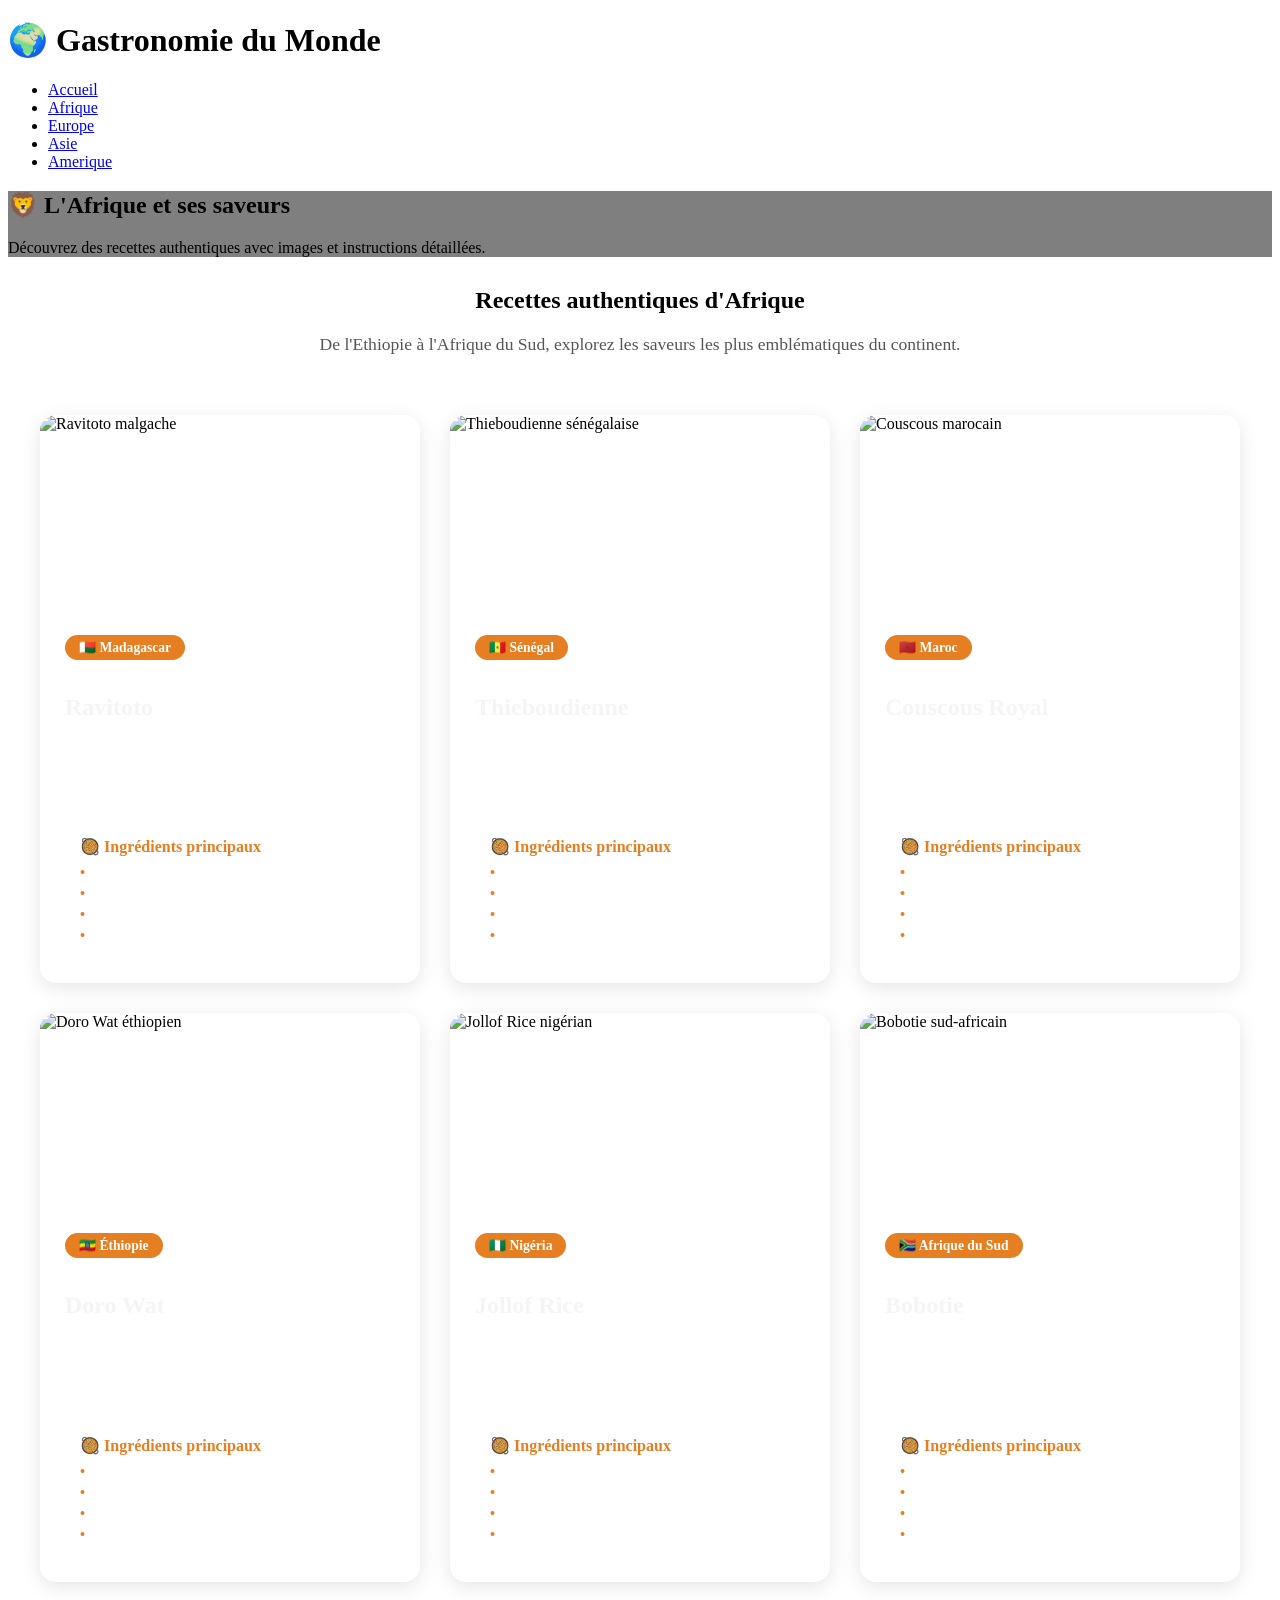
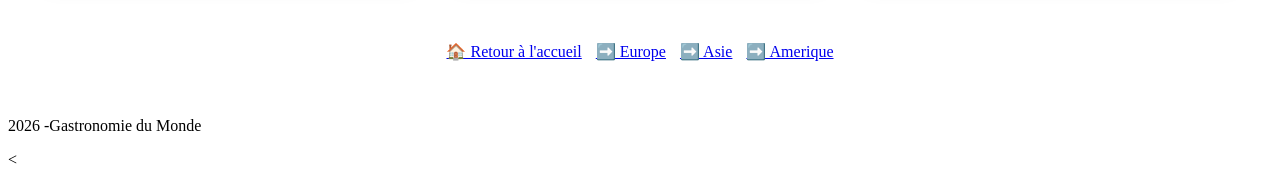
==== commit 77e0aaf9: "Update afrique.html" ====
--- a/afrique.html
+++ b/afrique.html
@@ -3,259 +3,257 @@
 <head>
     <meta charset="UTF-8">
     <meta name="viewport" content="width=device-width, initial-scale=1.0">
-    <title>Afrique | Saveurs du Monde</title>
-    <link rel="stylesheet" href="css/style.css">
-    <link rel="stylesheet" href="https://cdnjs.cloudflare.com/ajax/libs/font-awesome/6.4.0/css/all.min.css">
+    <title>Afrique - Gastronomie du Monde</title>
+    <link rel="stylesheet" href="accueil.css">
+    <style>
+        .plats {
+            display: grid;
+            grid-template-columns: repeat(auto-fit, minmax(320px, 1fr));
+            gap: 30px;
+            max-width: 1200px;
+            margin: 0 auto;
+            padding: 20px;
+        }
+        .plat {
+            background:rgba(255, 255, 255, 0.13);
+            border-radius: 16px;
+            overflow: hidden;
+            box-shadow: 0 5px 20px rgba(0,0,0,0.1);
+            transition: transform 0.3s;
+        }
+        .plat:hover {
+            transform: scale(1.02);
+        }
+        .plat img {
+            width: 100%;
+            height: 200px;
+            object-fit: cover;
+            display: block;
+        }
+        .plat-info {
+            padding: 20px 25px 25px;
+        }
+        .pays {
+            display: inline-block;
+            background: #e67e22;
+            color: white;
+            padding: 4px 14px;
+            border-radius: 15px;
+            font-size: 0.85rem;
+            font-weight: bold;
+            margin-bottom: 10px;
+        }
+        .plat-info h3 {
+            font-size: 1.5rem;
+            color: #f4f5f7;
+            margin-bottom: 8px;
+        }
+        .plat-info p {
+            color: #ffffff;
+            line-height: 1.6;
+            margin-bottom: 12px;
+        }
+        .ingredients {
+            background: rgba(255, 255, 255, 0.13);
+            border-radius: 10px;
+            padding: 12px 15px;
+            margin-top: 10px;
+        }
+        .ingredients strong {
+            color: #e67e22;
+            display: block;
+            margin-bottom: 6px;
+        }
+        .ingredients ul {
+            list-style: none;
+            padding: 0;
+            margin: 0;
+        }
+        .ingredients li {
+            color:#ffffff;
+            font-size: 0.9rem;
+            padding: 2px 0;
+            padding-left: 18px;
+            position: relative;
+        }
+        .ingredients li::before {
+            content: "•";
+            color: #e67e22;
+            font-weight: bold;
+            position: absolute;
+            left: 0;
+        }
+        .intro {
+            text-align: center;
+            max-width: 700px;
+            margin: 30px auto 40px;
+            padding: 0 20px;
+        }
+        .intro p {
+            font-size: 1.1rem;
+            color: #555;
+        }
+        @media (max-width: 600px) {
+            .plats {
+                grid-template-columns: 1fr;
+                padding: 15px;
+                gap: 20px;
+            }
+            .plat img {
+                height: 170px;
+            }
+        }
+    </style>
+<base target="_blank">
 </head>
-<body class="page-afrique">
+<body>
 
     <header>
-        <div class="container nav-container">
-            <a href="index.html" class="logo">Saveurs du Monde</a>
-            <nav><div class="menu-toggle" id="mobile-menu"><span></span><span></span><span></span></div>
-                <ul class="nav-menu">
-                    <li><a href="index.html" class="nav-link">Accueil</a></li>
-                    <li><a href="afrique.html" class="nav-link active">Afrique</a></li>
-                    <li><a href="asie.html" class="nav-link">Asie</a></li>
-                    <li><a href="europe.html" class="nav-link">Europe</a></li>
-                    <li><a href="amerique.html" class="nav-link">Amérique</a></li>
-                </ul>
-            </nav>
-        </div>
+        <h1>🌍 Gastronomie du Monde</h1>
+        <nav>
+            <ul>
+                <li><a href="cuisine.html">Accueil</a></li>
+                <li><a href="afrique.html">Afrique</a></li>
+                <li><a href="europe.html">Europe</a></li>
+                <li><a href="asie.html">Asie</a></li>
+                <li><a href="american.html">Amerique</a></li>
+            </ul>
+        </nav>
     </header>
 
-    <main>
-        <section class="continent-hero" style="background-image: url('https://images.unsplash.com/photo-1547517023-7ca0c162f816?q=80&w=2070&auto=format&fit=crop');">
-            <div class="container">
-                <h1>Afrique</h1>
-                <blockquote>"La cuisine africaine est une mosaïque vibrante de saveurs."</blockquote>
-            </div>
-        </section>
-
-        <section class="recipes">
-            <div class="container">
-                <div class="recipe-grid">
-
-                    <!-- Recipe 1 -->
-                    <article class="recipe-card">
-                        <div class="recipe-card-inner">
-                            <div class="recipe-card-front">
-                                <div class="recipe-img-container">
-                                    <img src="https://placehold.co/600x400.jpg?text=Tagine+Morocco" alt="Tagine d'Agneau">
-                                </div>
-                                <div class="recipe-info">
-                                    <div class="recipe-meta">Maroc • Moyen • 2h</div>
-                                    <h3>Tagine d'Agneau</h3>
-                                    <span class="recipe-origin">Classique aux saveurs sucrées-salées.</span>
-                                    <div class="flip-hint"><i class="fa-solid fa-rotate"></i> Cliquez pour voir la recette</div>
-                                </div>
-                            </div>
-                            <div class="recipe-card-back">
-                                <h4>Ingrédients</h4>
-                                <ul>
-                                    <li>1kg d'agneau</li>
-                                    <li>250g pruneaux</li>
-                                    <li>2 oignons, 3 gousses d'ail</li>
-                                    <li>Cannelle, Gingembre, Curcuma</li>
-                                    <li>Miel, amandes effilées</li>
-                                </ul>
-                                <h4>Étapes</h4>
-                                <ol>
-                                    <li>Dorer l'agneau dans l'huile.</li>
-                                    <li>Ajouter oignons et épices.</li>
-                                    <li>Mijoter 1h30 avec bouillon.</li>
-                                    <li>Ajouter pruneaux et miel (30min).</li>
-                                    <li>Servir avec amandes grillées.</li>
-                                </ol>
-                                <button class="btn-flip-back">Retourner</button>
-                            </div>
-                        </div>
-                    </article>
-
-                    <!-- Recipe 2 -->
-                    <article class="recipe-card">
-                        <div class="recipe-card-inner">
-                            <div class="recipe-card-front">
-                                <div class="recipe-img-container">
-                                    <img src="https://placehold.co/600x400.jpg?text=Doro+Wat+Ethiopia" alt="Doro Wat">
-                                </div>
-                                <div class="recipe-info">
-                                    <div class="recipe-meta">Éthiopie • Difficile • 1h30</div>
-                                    <h3>Doro Wat</h3>
-                                    <span class="recipe-origin">Ragoût de poulet épicé.</span>
-                                    <div class="flip-hint"><i class="fa-solid fa-rotate"></i> Cliquez pour voir la recette</div>
-                                </div>
-                            </div>
-                            <div class="recipe-card-back">
-                                <h4>Ingrédients</h4>
-                                <ul>
-                                    <li>1kg poulet</li>
-                                    <li>Beurre niter kibbeh</li>
-                                    <li>Oignons hachés, Berbère</li>
-                                    <li>Tomates concassées</li>
-                                    <li>4 œufs durs</li>
-                                </ul>
-                                <h4>Étapes</h4>
-                                <ol>
-                                    <li>Réduire oignons sans huile.</li>
-                                    <li>Ajouter beurre et berbère.</li>
-                                    <li>Cuire poulet dans sauce tomate.</li>
-                                    <li>Ajouter œufs durs à la fin.</li>
-                                </ol>
-                                <button class="btn-flip-back">Retourner</button>
-                            </div>
-                        </div>
-                    </article>
-
-                    <!-- Recipe 3 -->
-                    <article class="recipe-card">
-                        <div class="recipe-card-inner">
-                            <div class="recipe-card-front">
-                                <div class="recipe-img-container">
-                                    <img src="https://placehold.co/600x400.jpg?text=Jollof+Rice+Nigeria" alt="Jollof Rice">
-                                </div>
-                                <div class="recipe-info">
-                                    <div class="recipe-meta">Nigeria • Moyen • 1h</div>
-                                    <h3>Jollof Rice</h3>
-                                    <span class="recipe-origin">Riz épicé à la tomate.</span>
-                                    <div class="flip-hint"><i class="fa-solid fa-rotate"></i> Cliquez pour voir la recette</div>
-                                </div>
-                            </div>
-                            <div class="recipe-card-back">
-                                <h4>Ingrédients</h4>
-                                <ul>
-                                    <li>Riz long grain</li>
-                                    <li>Tomates, poivrons, oignons</li>
-                                    <li>Thym, Curry, Laurier</li>
-                                    <li>Bouillon poulet</li>
-                                </ul>
-                                <h4>Étapes</h4>
-                                <ol>
-                                    <li>Mixer légumes et frire 15min.</li>
-                                    <li>Ajouter épices et bouillon.</li>
-                                    <li>Cuire le riz dans la sauce.</li>
-                                    <li>Laisser reposer avant service.</li>
-                                </ol>
-                                <button class="btn-flip-back">Retourner</button>
-                            </div>
-                        </div>
-                    </article>
-
-                    <!-- Recipe 4 -->
-                    <article class="recipe-card">
-                        <div class="recipe-card-inner">
-                            <div class="recipe-card-front">
-                                <div class="recipe-img-container">
-                                    <img src="https://placehold.co/600x400.jpg?text=South+African+Bobotie" alt="Bobotie">
-                                </div>
-                                <div class="recipe-info">
-                                    <div class="recipe-meta">Af. du Sud • Moyen • 1h</div>
-                                    <h3>Bobotie</h3>
-                                    <span class="recipe-origin">Viande hachée épicée gratinée.</span>
-                                    <div class="flip-hint"><i class="fa-solid fa-rotate"></i> Cliquez pour voir la recette</div>
-                                </div>
-                            </div>
-                            <div class="recipe-card-back">
-                                <h4>Ingrédients</h4>
-                                <ul>
-                                    <li>750g bœuf haché</li>
-                                    <li>Curry, confiture abricot</li>
-                                    <li>Raisins secs, pain au lait</li>
-                                    <li>Œufs et lait (crème)</li>
-                                </ul>
-                                <h4>Étapes</h4>
-                                <ol>
-                                    <li>Sauter bœuf et oignons.</li>
-                                    <li>Ajouter curry, raisins, pain.</li>
-                                    <li>Verser mélange œufs/lait dessus.</li>
-                                    <li>Cuire au four 45min à 180°C.</li>
-                                </ol>
-                                <button class="btn-flip-back">Retourner</button>
-                            </div>
-                        </div>
-                    </article>
-
-                    <!-- Recipe 5 -->
-                    <article class="recipe-card">
-                        <div class="recipe-card-inner">
-                            <div class="recipe-card-front">
-                                <div class="recipe-img-container">
-                                    <img src="https://placehold.co/600x400.jpg?text=Senegal+Chicken+Yassa" alt="Yassa Poulet">
-                                </div>
-                                <div class="recipe-info">
-                                    <div class="recipe-meta">Sénégal • Moyen • 1h</div>
-                                    <h3>Yassa Poulet</h3>
-                                    <span class="recipe-origin">Poulet mariné au citron/oignons.</span>
-                                    <div class="flip-hint"><i class="fa-solid fa-rotate"></i> Cliquez pour voir la recette</div>
-                                </div>
-                            </div>
-                            <div class="recipe-card-back">
-                                <h4>Ingrédients</h4>
-                                <ul>
-                                    <li>1 poulet découpé</li>
-                                    <li>4 gros oignons</li>
-                                    <li>Citron, Moutarde, Ail</li>
-                                    <li>Olives vertes</li>
-                                </ul>
-                                <h4>Étapes</h4>
-                                <ol>
-                                    <li>Mariner poulet 4h (citron/oignon).</li>
-                                    <li>Griller le poulet séparément.</li>
-                                    <li>Cuire sauce oignons 20min.</li>
-                                    <li>Finir cuisson poulet dans sauce.</li>
-                                </ol>
-                                <button class="btn-flip-back">Retourner</button>
-                            </div>
-                        </div>
-                    </article>
-
-                    <!-- Recipe 6 -->
-                    <article class="recipe-card">
-                        <div class="recipe-card-inner">
-                            <div class="recipe-card-front">
-                                <div class="recipe-img-container">
-                                    <img src="https://placehold.co/600x400.jpg?text=Algeria+Couscous" alt="Couscous">
-                                </div>
-                                <div class="recipe-info">
-                                    <div class="recipe-meta">Algérie • Difficile • 2h</div>
-                                    <h3>Couscous Royal</h3>
-                                    <span class="recipe-origin">Générosité de viandes/légumes.</span>
-                                    <div class="flip-hint"><i class="fa-solid fa-rotate"></i> Cliquez pour voir la recette</div>
-                                </div>
-                            </div>
-                            <div class="recipe-card-back">
-                                <h4>Ingrédients</h4>
-                                <ul>
-                                    <li>Semoule, Agneau, Merguez</li>
-                                    <li>Carottes, Navets, Courgettes</li>
-                                    <li>Pois chiches</li>
-                                    <li>Ras el hanout</li>
-                                </ul>
-                                <h4>Étapes</h4>
-                                <ol>
-                                    <li>Cuire agneau et légumes en bouillon.</li>
-                                    <li>Préparer semoule vapeur (3 fois).</li>
-                                    <li>Griller merguez à part.</li>
-                                    <li>Dresser et arroser de bouillon.</li>
-                                </ol>
-                                <button class="btn-flip-back">Retourner</button>
-                            </div>
-                        </div>
-                    </article>
-
-                </div>
-            </div>
-        </section>
-    </main>
+    <section class="hero" style="background: linear-gradient(rgba(0,0,0,0.5), rgba(0,0,0,0.5)), url('/home/loops/Bureau/image /afrique/banner.svg') center/cover;">
+        <h2>🦁 L'Afrique et ses saveurs</h2>
+        <p>Découvrez des recettes authentiques avec images et instructions détaillées.</p>
+    </section>
+
+    <section class="intro">
+        <h2>Recettes authentiques d'Afrique</h2>
+        <p>De l'Ethiopie à l'Afrique du Sud, explorez les saveurs les plus emblématiques du continent.</p>
+    </section>
+
+    <section class="plats">
+
+        <article class="plat">
+            <img src="/home/loops/Bureau/image /afrique/ravitoto.svg" alt="Ravitoto malgache">
+            <div class="plat-info">
+                <span class="pays">🇲🇬 Madagascar</span>
+                <h3>Ravitoto</h3>
+                <p>Plat traditionnel malgache à base de feuilles de manioc pilées, souvent accompagné de viande de porc et servi avec du riz blanc.</p>
+                <div class="ingredients">
+                    <strong>🥘 Ingrédients principaux</strong>
+                    <ul>
+                        <li>Feuilles de manioc (ravitoto)</li>
+                        <li>Viande de porc</li>
+                        <li>Lait de coco</li>
+                        <li>Servi avec du riz blanc</li>
+                    </ul>
+                </div>
+            </div>
+        </article>
+
+        <article class="plat">
+            <img src="/home/loops/Bureau/image /afrique/thieboudienne.svg" alt="Thieboudienne sénégalaise">
+            <div class="plat-info">
+                <span class="pays">🇸🇳 Sénégal</span>
+                <h3>Thieboudienne</h3>
+                <p>Le plat national du Sénégal ! Du poisson braisé sur un lit de riz rouge, accompagné de légumes (chou, carottes, aubergines).</p>
+                <div class="ingredients">
+                    <strong>🥘 Ingrédients principaux</strong>
+                    <ul>
+                        <li>Thiof (poisson blanc)</li>
+                        <li>Riz parfumé & tomates</li>
+                        <li>Légumes variés</li>
+                        <li>Nététou (épice typique)</li>
+                    </ul>
+                </div>
+            </div>
+        </article>
+
+        <article class="plat">
+            <img src="/home/loops/Bureau/image /afrique/couscous.svg" alt="Couscous marocain">
+            <div class="plat-info">
+                <span class="pays">🇲🇦 Maroc</span>
+                <h3>Couscous Royal</h3>
+                <p>Le plat incontournable du Maghreb. Semoule de blé fine accompagnée de viande d'agneau, de poulet et de légumes de saison.</p>
+                <div class="ingredients">
+                    <strong>🥘 Ingrédients principaux</strong>
+                    <ul>
+                        <li>Semoule de couscous</li>
+                        <li>Agneau & poulet</li>
+                        <li>Carottes, navets, courgettes</li>
+                        <li>Ras el hanout (épices)</li>
+                    </ul>
+                </div>
+            </div>
+        </article>
+
+        <article class="plat">
+            <img src="https://images.pexels.com/photos/1624487/pexels-photo-1624487.jpeg?auto=compress&cs=tinysrgb&w=500" alt="Doro Wat éthiopien">
+            <div class="plat-info">
+                <span class="pays">🇪🇹 Éthiopie</span>
+                <h3>Doro Wat</h3>
+                <p>Ragoût de poulet très épicé servi lors des cérémonies. On le mange avec de l'injera, une crêpe épaisse et légèrement acide.</p>
+                <div class="ingredients">
+                    <strong>🥘 Ingrédients principaux</strong>
+                    <ul>
+                        <li>Poulet entier découpé</li>
+                        <li>Berbéré (mélange d'épices)</li>
+                        <li>Oignons, beurre clarifié</li>
+                        <li>Œufs durs & injera</li>
+                    </ul>
+                </div>
+            </div>
+        </article>
+
+        <article class="plat">
+            <img src="/home/loops/Bureau/image /afrique/jollof.svg" alt="Jollof Rice nigérian">
+            <div class="plat-info">
+                <span class="pays">🇳🇬 Nigéria</span>
+                <h3>Jollof Rice</h3>
+                <p>Le riz le plus célèbre d'Afrique de l'Ouest ! Cuit dans une sauce tomate épicée, il est souvent accompagné de poulet grillé.</p>
+                <div class="ingredients">
+                    <strong>🥘 Ingrédients principaux</strong>
+                    <ul>
+                        <li>Riz long grain</li>
+                        <li>Tomates & poivrons</li>
+                        <li>Thym, curry, piment</li>
+                        <li>Poulet grillé</li>
+                    </ul>
+                </div>
+            </div>
+        </article>
+
+        <article class="plat">
+            <img src="/home/loops/Bureau/image /afrique/bobotie.svg" alt="Bobotie sud-africain">
+            <div class="plat-info">
+                <span class="pays">🇿🇦 Afrique du Sud</span>
+                <h3>Bobotie</h3>
+                <p>Plat sucré-salé à base de viande hachée épicée, recouvert d'une crème aux œufs et doré au four. Le plat national sud-africain !</p>
+                <div class="ingredients">
+                    <strong>🥘 Ingrédients principaux</strong>
+                    <ul>
+                        <li>Viande hachée (bœuf)</li>
+                        <li>Curry, curcuma, chutney</li>
+                        <li>Œufs & lait (crème dessus)</li>
+                        <li>Feuilles de laurier</li>
+                    </ul>
+                </div>
+            </div>
+        </article>
+
+    </section>
+
+    <section style="text-align: center; padding: 40px 20px;">
+        <a href="cuisine.html" class="btn">🏠 Retour à l'accueil</a>
+        <a href="europe.html" class="btn" style="margin-left: 10px;">➡️ Europe</a>
+        <a href="asie.html" class="btn" style="margin-left: 10px;">➡️ Asie</a>
+        <a href="american.html" class="btn" style="margin-left: 10px;">➡️ Amerique</a>
+    </section>
 
     <footer>
-        <div class="container">
-            <p>Saveurs du Monde &copy; 2023</p>
-        </div>
+        <p> 2026 -Gastronomie du Monde</p>
     </footer>
 
-    <script src="https://cdnjs.cloudflare.com/ajax/libs/gsap/3.12.2/gsap.min.js"></script>
-    <script src="https://cdnjs.cloudflare.com/ajax/libs/gsap/3.12.2/ScrollTrigger.min.js"></script>
-    <script src="js/script.js"></script>
+    <
 </body>
 </html>
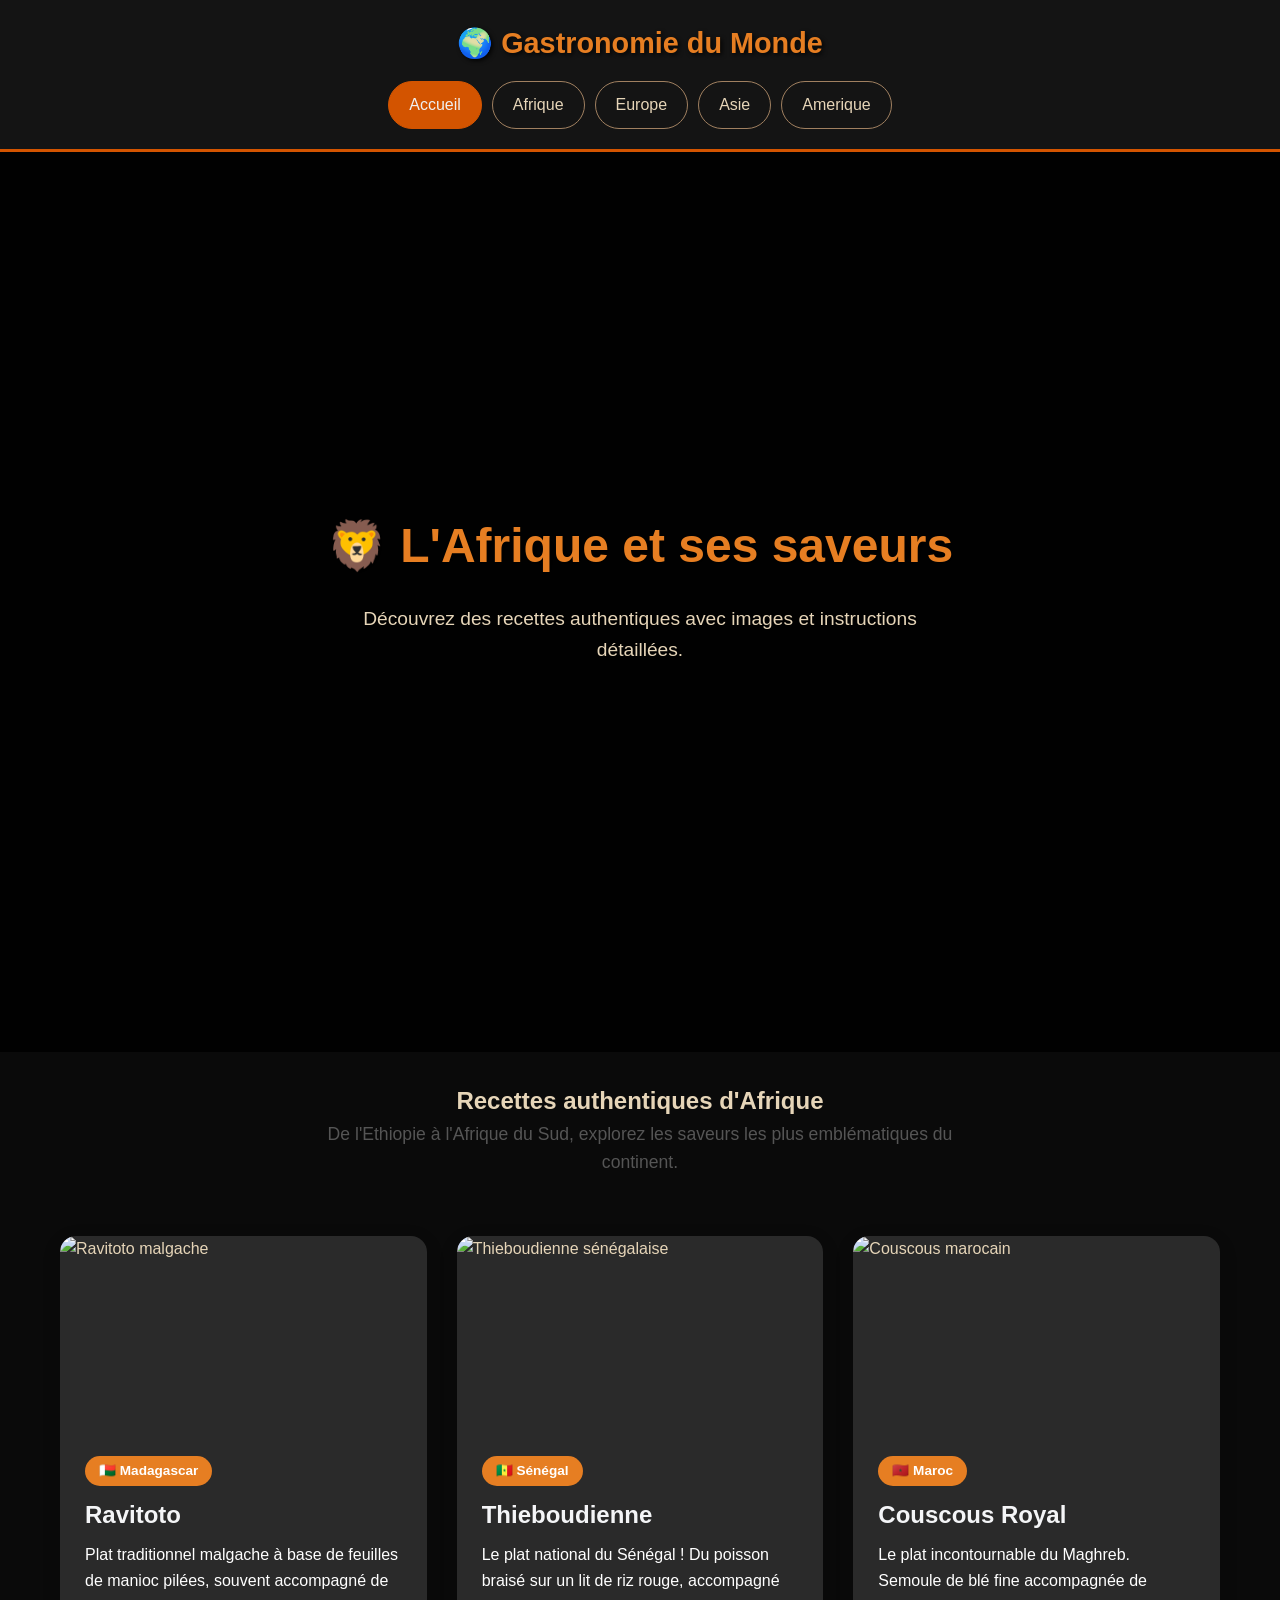
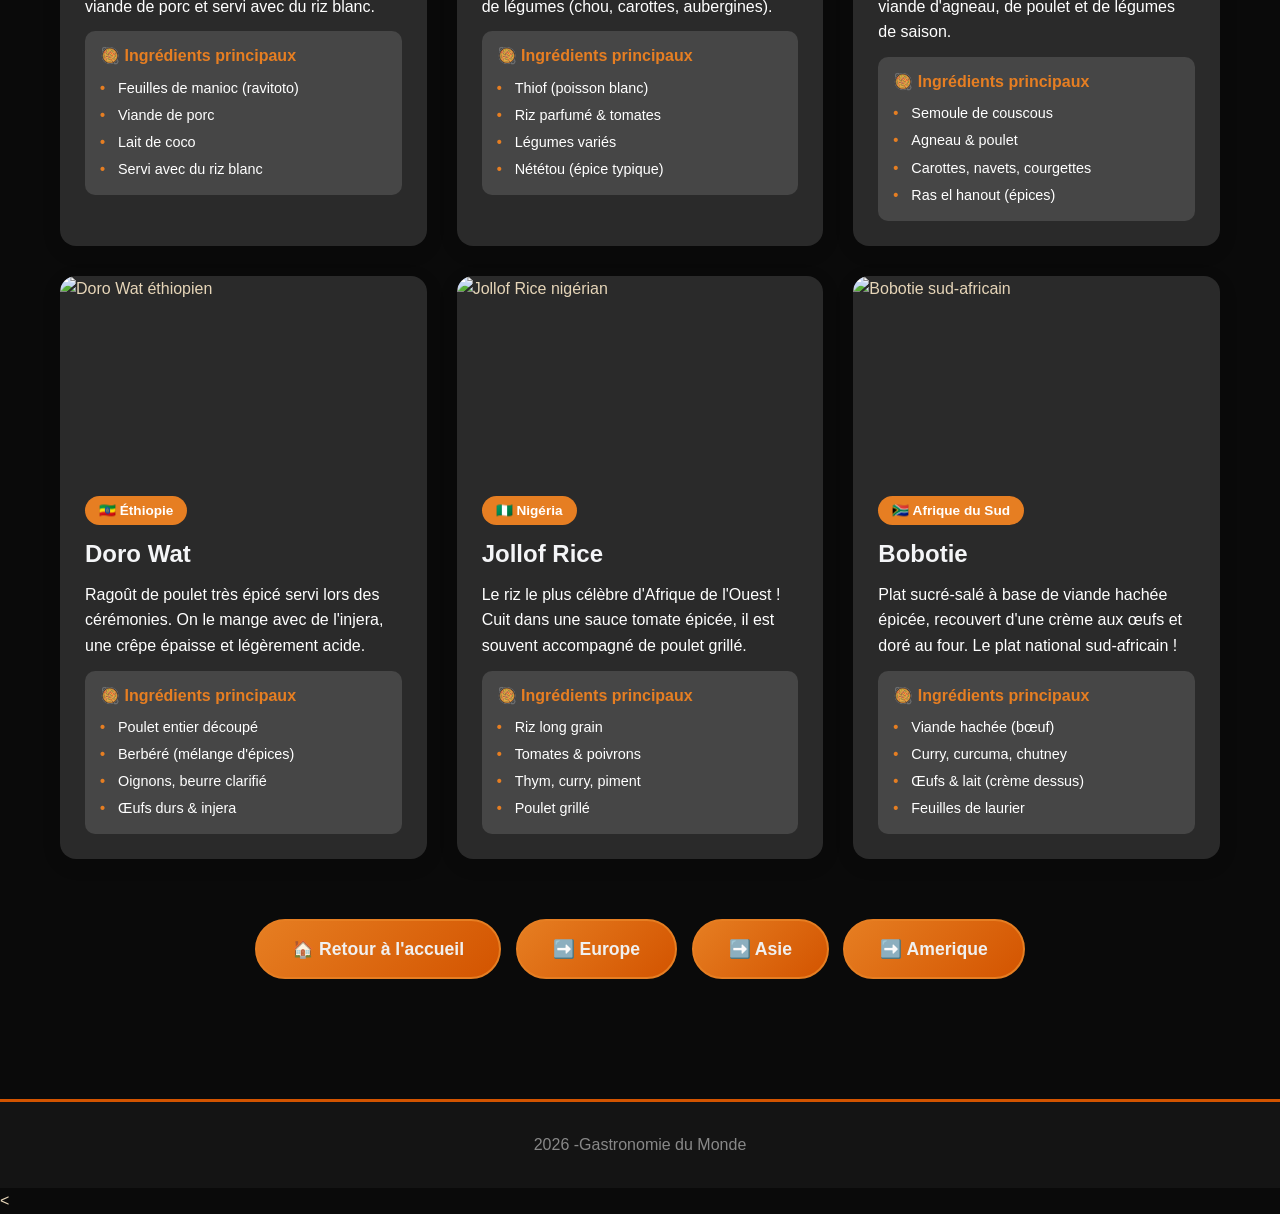
==== commit 4364b2ca: "Update image sources and stylesheet reference" ====
--- a/afrique.html
+++ b/afrique.html
@@ -4,7 +4,7 @@
     <meta charset="UTF-8">
     <meta name="viewport" content="width=device-width, initial-scale=1.0">
     <title>Afrique - Gastronomie du Monde</title>
-    <link rel="stylesheet" href="accueil.css">
+    <link rel="stylesheet" href="style.css">
     <style>
         .plats {
             display: grid;
@@ -112,7 +112,7 @@
         <h1>🌍 Gastronomie du Monde</h1>
         <nav>
             <ul>
-                <li><a href="cuisine.html">Accueil</a></li>
+                <li><a href="index.html">Accueil</a></li>
                 <li><a href="afrique.html">Afrique</a></li>
                 <li><a href="europe.html">Europe</a></li>
                 <li><a href="asie.html">Asie</a></li>
@@ -121,7 +121,7 @@
         </nav>
     </header>
 
-    <section class="hero" style="background: linear-gradient(rgba(0,0,0,0.5), rgba(0,0,0,0.5)), url('/home/loops/Bureau/image /afrique/banner.svg') center/cover;">
+    <section class="hero" style="background: linear-gradient(rgba(0,0,0,0.5), rgba(0,0,0,0.5)), url('banner.svg') center/cover;">
         <h2>🦁 L'Afrique et ses saveurs</h2>
         <p>Découvrez des recettes authentiques avec images et instructions détaillées.</p>
     </section>
@@ -134,7 +134,7 @@
     <section class="plats">
 
         <article class="plat">
-            <img src="/home/loops/Bureau/image /afrique/ravitoto.svg" alt="Ravitoto malgache">
+            <img src="ravitoto.svg" alt="Ravitoto malgache">
             <div class="plat-info">
                 <span class="pays">🇲🇬 Madagascar</span>
                 <h3>Ravitoto</h3>
@@ -152,7 +152,7 @@
         </article>
 
         <article class="plat">
-            <img src="/home/loops/Bureau/image /afrique/thieboudienne.svg" alt="Thieboudienne sénégalaise">
+            <img src="thieboudienne.svg" alt="Thieboudienne sénégalaise">
             <div class="plat-info">
                 <span class="pays">🇸🇳 Sénégal</span>
                 <h3>Thieboudienne</h3>
@@ -170,7 +170,7 @@
         </article>
 
         <article class="plat">
-            <img src="/home/loops/Bureau/image /afrique/couscous.svg" alt="Couscous marocain">
+            <img src="couscous.svg" alt="Couscous marocain">
             <div class="plat-info">
                 <span class="pays">🇲🇦 Maroc</span>
                 <h3>Couscous Royal</h3>
@@ -206,7 +206,7 @@
         </article>
 
         <article class="plat">
-            <img src="/home/loops/Bureau/image /afrique/jollof.svg" alt="Jollof Rice nigérian">
+            <img src="jollof.svg" alt="Jollof Rice nigérian">
             <div class="plat-info">
                 <span class="pays">🇳🇬 Nigéria</span>
                 <h3>Jollof Rice</h3>
@@ -224,7 +224,7 @@
         </article>
 
         <article class="plat">
-            <img src="/home/loops/Bureau/image /afrique/bobotie.svg" alt="Bobotie sud-africain">
+            <img src="bobotie.svg" alt="Bobotie sud-africain">
             <div class="plat-info">
                 <span class="pays">🇿🇦 Afrique du Sud</span>
                 <h3>Bobotie</h3>
@@ -244,7 +244,7 @@
     </section>
 
     <section style="text-align: center; padding: 40px 20px;">
-        <a href="cuisine.html" class="btn">🏠 Retour à l'accueil</a>
+        <a href="index.html" class="btn">🏠 Retour à l'accueil</a>
         <a href="europe.html" class="btn" style="margin-left: 10px;">➡️ Europe</a>
         <a href="asie.html" class="btn" style="margin-left: 10px;">➡️ Asie</a>
         <a href="american.html" class="btn" style="margin-left: 10px;">➡️ Amerique</a>
--- a/style.css
+++ b/style.css
@@ -0,0 +1,430 @@
+
+* {
+    margin: 0;
+    padding: 0;
+    box-sizing: border-box;
+}
+
+:root {
+    /* Fond */
+    --noir: #0a0a0a;           /* Fond principal très noir */
+    --noir-gris: #141414;      /* Fond des cartes et sections */
+    --noir-leger: #1e1e1e;     /* Survol, bordures */
+
+    /* Orange brûlé */
+    --orange: #e67e22;         /* Orange vif (boutons, accents) */
+    --orange-brule: #d35400;    /* Orange plus foncé (dégradés) */
+    --orange-clair: #f39c12;    /* Orange clair (survol) */
+
+    /* Sable / Beige */
+    --sable: #d4a574;           /* Sable moyen (titres, icônes) */
+    --sable-clair: #e6d5b8;     /* Sable clair (texte principal) */
+    --sable-fonce: #a08060;     /* Sable foncé (sous-titres) */
+
+    /* Texte */
+    --blanc: #f0f0f0;           /* Blanc cassé (lisible sur noir) */
+    --gris: #888888;            /* Gris (texte secondaire) */
+}
+
+/* --------------------------------------------------
+   3. BODY = corps de la page
+   C'est ici qu'on met le fond noir général.
+   -------------------------------------------------- */
+body {
+    font-family: 'Segoe UI', Tahoma, Geneva, Verdana, sans-serif;
+    background-color: var(--noir);
+    color: var(--sable-clair);
+    line-height: 1.6;
+}
+
+/* --------------------------------------------------
+   4. HEADER = bandeau du haut avec le logo + menu
+   -------------------------------------------------- */
+header {
+    background-color: var(--noir-gris);
+    color: var(--blanc);
+    padding: 20px;
+    text-align: center;
+    border-bottom: 3px solid var(--orange-brule);
+    position: sticky;   /* Le menu reste collé en haut quand on descend */
+    top: 0;
+    z-index: 100;
+}
+
+header h1 {
+    font-size: 1.8rem;
+    margin-bottom: 15px;
+    color: var(--orange);
+    text-shadow: 2px 2px 4px rgba(0,0,0,0.8);
+}
+
+/* --------------------------------------------------
+   5. NAVIGATION = les liens du menu
+   -------------------------------------------------- */
+nav ul {
+    list-style: none;   /* Enlève les puces */
+    display: flex;
+    justify-content: center;
+    flex-wrap: wrap;
+    gap: 10px;
+}
+
+nav ul li a {
+    color: var(--sable-clair);
+    text-decoration: none;   /* Enlève le soulignement */
+    padding: 10px 20px;
+    border-radius: 25px;
+    border: 1px solid var(--sable-fonce);
+    transition: all 0.3s ease;
+    display: inline-block;
+}
+
+/* Quand la souris passe sur un lien */
+nav ul li a:hover {
+    background-color: var(--orange);
+    color: var(--noir);
+    border-color: var(--orange);
+    transform: translateY(-2px);
+}
+
+/* Lien actif (la page où on est) */
+nav ul li a[href="index.html"] {
+    background-color: var(--orange-brule);
+    color: var(--blanc);
+    border-color: var(--orange-brule);
+}
+
+/* --------------------------------------------------
+   6. HERO = grande bannière d'accueil
+   -------------------------------------------------- */
+.hero {
+    /* Image de fond */
+    background-image: url('/home/loops/Bureau/hero-bg.jpg');
+    background-size: cover;
+    background-position: center;
+    background-repeat: no-repeat;
+    background-attachment: fixed;
+
+    min-height: 100vh;   /* Prend toute la hauteur de l'écran */
+    display: flex;
+    flex-direction: column;
+    justify-content: center;
+    align-items: center;
+    text-align: center;
+    padding: 2rem;
+    position: relative;
+}
+
+/* Voile sombre par-dessus l'image pour que le texte se lise bien */
+.hero::before {
+    content: '';
+    position: absolute;
+    top: 0; left: 0; right: 0; bottom: 0;
+    background: rgba(0, 0, 0, 0.7);
+    z-index: 1;
+}
+
+/* On remonte le texte AU-DESSUS du voile sombre */
+.hero h2,
+.hero p,
+.hero .btn {
+    position: relative;
+    z-index: 2;
+}
+
+.hero h2 {
+    font-size: 3rem;
+    color: var(--orange);
+    margin-bottom: 20px;
+    text-shadow: 2px 2px 8px rgba(0,0,0,0.9);
+    animation: fadeInDown 1s ease;
+}
+
+.hero p {
+    font-size: 1.2rem;
+    color: var(--sable-clair);
+    max-width: 600px;
+    margin-bottom: 30px;
+    animation: fadeInUp 1s ease 0.3s both;
+}
+
+/* --------------------------------------------------
+   7. BOUTONS
+   -------------------------------------------------- */
+.btn {
+    display: inline-block;
+    background: linear-gradient(135deg, var(--orange) 0%, var(--orange-brule) 100%);
+    color: var(--blanc);
+    padding: 14px 35px;
+    border-radius: 30px;
+    text-decoration: none;
+    font-weight: bold;
+    font-size: 1.1rem;
+    border: 2px solid var(--orange);
+    transition: all 0.3s ease;
+    cursor: pointer;
+    animation: fadeInUp 1s ease 0.6s both;
+}
+
+.btn:hover {
+    background: transparent;
+    color: var(--orange);
+    transform: translateY(-3px);
+    box-shadow: 0 0 20px rgba(230, 126, 34, 0.4);
+}
+
+/* --------------------------------------------------
+   8. PRESENTATION = sections de texte (Bienvenue, etc.)
+   -------------------------------------------------- */
+.presentation {
+    max-width: 900px;
+    margin: 60px auto;
+    padding: 0 20px;
+    text-align: center;
+}
+
+.presentation h2 {
+    font-size: 2.2rem;
+    color: var(--orange);
+    margin-bottom: 20px;
+}
+
+/* Ligne décorative orange sous le titre */
+.presentation h2::after {
+    content: '';
+    display: block;
+    width: 60px;
+    height: 3px;
+    background: var(--orange);
+    margin: 10px auto 0;
+    border-radius: 2px;
+}
+
+.presentation p {
+    font-size: 1.1rem;
+    color: var(--gris);
+}
+
+/* --------------------------------------------------
+   9. SPECIALITES = conteneur des cartes
+   -------------------------------------------------- */
+.specialites {
+    max-width: 1200px;
+    margin: 50px auto;
+    padding: 0 20px;
+    display: flex;
+    flex-wrap: wrap;
+    justify-content: center;
+    gap: 25px;
+}
+
+/* Titre de la section spécialités */
+.specialites > h2 {
+    width: 100%;
+    text-align: center;
+    font-size: 2.2rem;
+    color: var(--orange);
+    margin-bottom: 20px;
+}
+
+.specialites > h2::after {
+    content: '';
+    display: block;
+    width: 60px;
+    height: 3px;
+    background: var(--orange);
+    margin: 10px auto 0;
+    border-radius: 2px;
+}
+
+/* --------------------------------------------------
+   10. CARTE = chaque petite case (Italie, Japon, etc.)
+   -------------------------------------------------- */
+.carte {
+    background-color: var(--noir-gris);
+    border-radius: 15px;
+    padding: 30px;
+    max-width: 320px;
+    flex: 1 1 280px;
+    text-align: center;
+    border: 1px solid var(--noir-leger);
+    transition: all 0.3s ease;
+    position: relative;
+    overflow: hidden;
+}
+
+/* Ligne orange en haut de la carte */
+.carte::before {
+    content: '';
+    position: absolute;
+    top: 0;
+    left: 0;
+    right: 0;
+    height: 4px;
+    background: linear-gradient(90deg, var(--orange), var(--sable));
+}
+
+/* Effet quand on passe la souris sur une carte */
+.carte:hover {
+    transform: translateY(-8px);
+    border-color: var(--orange);
+    box-shadow: 0 10px 30px rgba(230, 126, 34, 0.15);
+}
+
+.carte h3 {
+    font-size: 1.4rem;
+    color: var(--sable);
+    margin-bottom: 15px;
+}
+
+.carte p {
+    color: var(--gris);
+    font-size: 1rem;
+    line-height: 1.7;
+}
+
+/* Liens à l'intérieur des cartes (ex: continents) */
+.carte a {
+    text-decoration: none;
+    color: inherit;
+    display: block;
+}
+
+.carte a:hover h3 {
+    color: var(--orange);
+}
+
+/* --------------------------------------------------
+   11. FORMULAIRE (Newsletter)
+   -------------------------------------------------- */
+form {
+    display: flex;
+    flex-wrap: wrap;
+    gap: 15px;
+    justify-content: center;
+    align-items: center;
+    margin-top: 25px;
+}
+
+form input[type="email"] {
+    padding: 14px 20px;
+    border: 2px solid var(--noir-leger);
+    border-radius: 30px;
+    background-color: var(--noir-gris);
+    color: var(--sable-clair);
+    font-size: 1rem;
+    width: 280px;
+    font-family: inherit;
+    transition: all 0.3s ease;
+}
+
+form input[type="email"]:focus {
+    outline: none;
+    border-color: var(--orange);
+    box-shadow: 0 0 10px rgba(230, 126, 34, 0.2);
+}
+
+form input[type="email"]::placeholder {
+    color: var(--sable-fonce);
+}
+
+/* --------------------------------------------------
+   12. FOOTER = pied de page
+   -------------------------------------------------- */
+footer {
+    background-color: var(--noir-gris);
+    color: var(--gris);
+    text-align: center;
+    padding: 30px 20px;
+    margin-top: 80px;
+    border-top: 3px solid var(--orange-brule);
+}
+
+/* --------------------------------------------------
+   13. ANIMATIONS (apparition progressive)
+   -------------------------------------------------- */
+@keyframes fadeInDown {
+    from {
+        opacity: 0;
+        transform: translateY(-30px);
+    }
+    to {
+        opacity: 1;
+        transform: translateY(0);
+    }
+}
+
+@keyframes fadeInUp {
+    from {
+        opacity: 0;
+        transform: translateY(30px);
+    }
+    to {
+        opacity: 1;
+        transform: translateY(0);
+    }
+}
+
+/* --------------------------------------------------
+   14. RESPONSIVE = adaptation mobile
+   Quand l'écran est petit (téléphone), on réduit
+   les tailles et on empile les éléments.
+   -------------------------------------------------- */
+@media (max-width: 768px) {
+    header h1 {
+        font-size: 1.4rem;
+    }
+
+    nav ul {
+        gap: 5px;
+    }
+
+    nav ul li a {
+        padding: 8px 14px;
+        font-size: 0.85rem;
+    }
+
+    .hero {
+        min-height: 80vh;
+        background-attachment: scroll; /* Fixe un bug sur mobile */
+    }
+
+    .hero h2 {
+        font-size: 2rem;
+    }
+
+    .hero p {
+        font-size: 1rem;
+    }
+
+    .presentation,
+    .specialites {
+        margin: 40px auto;
+    }
+
+    .carte {
+        flex: 1 1 100%;   /* Les cartes prennent toute la largeur */
+        max-width: 100%;
+    }
+
+    form input[type="email"] {
+        width: 100%;
+        max-width: 100%;
+    }
+}
+
+@media (max-width: 480px) {
+    .hero h2 {
+        font-size: 1.6rem;
+    }
+
+    .presentation h2,
+    .specialites > h2 {
+        font-size: 1.8rem;
+    }
+
+    .btn {
+        padding: 12px 25px;
+        font-size: 1rem;
+    }
+}
